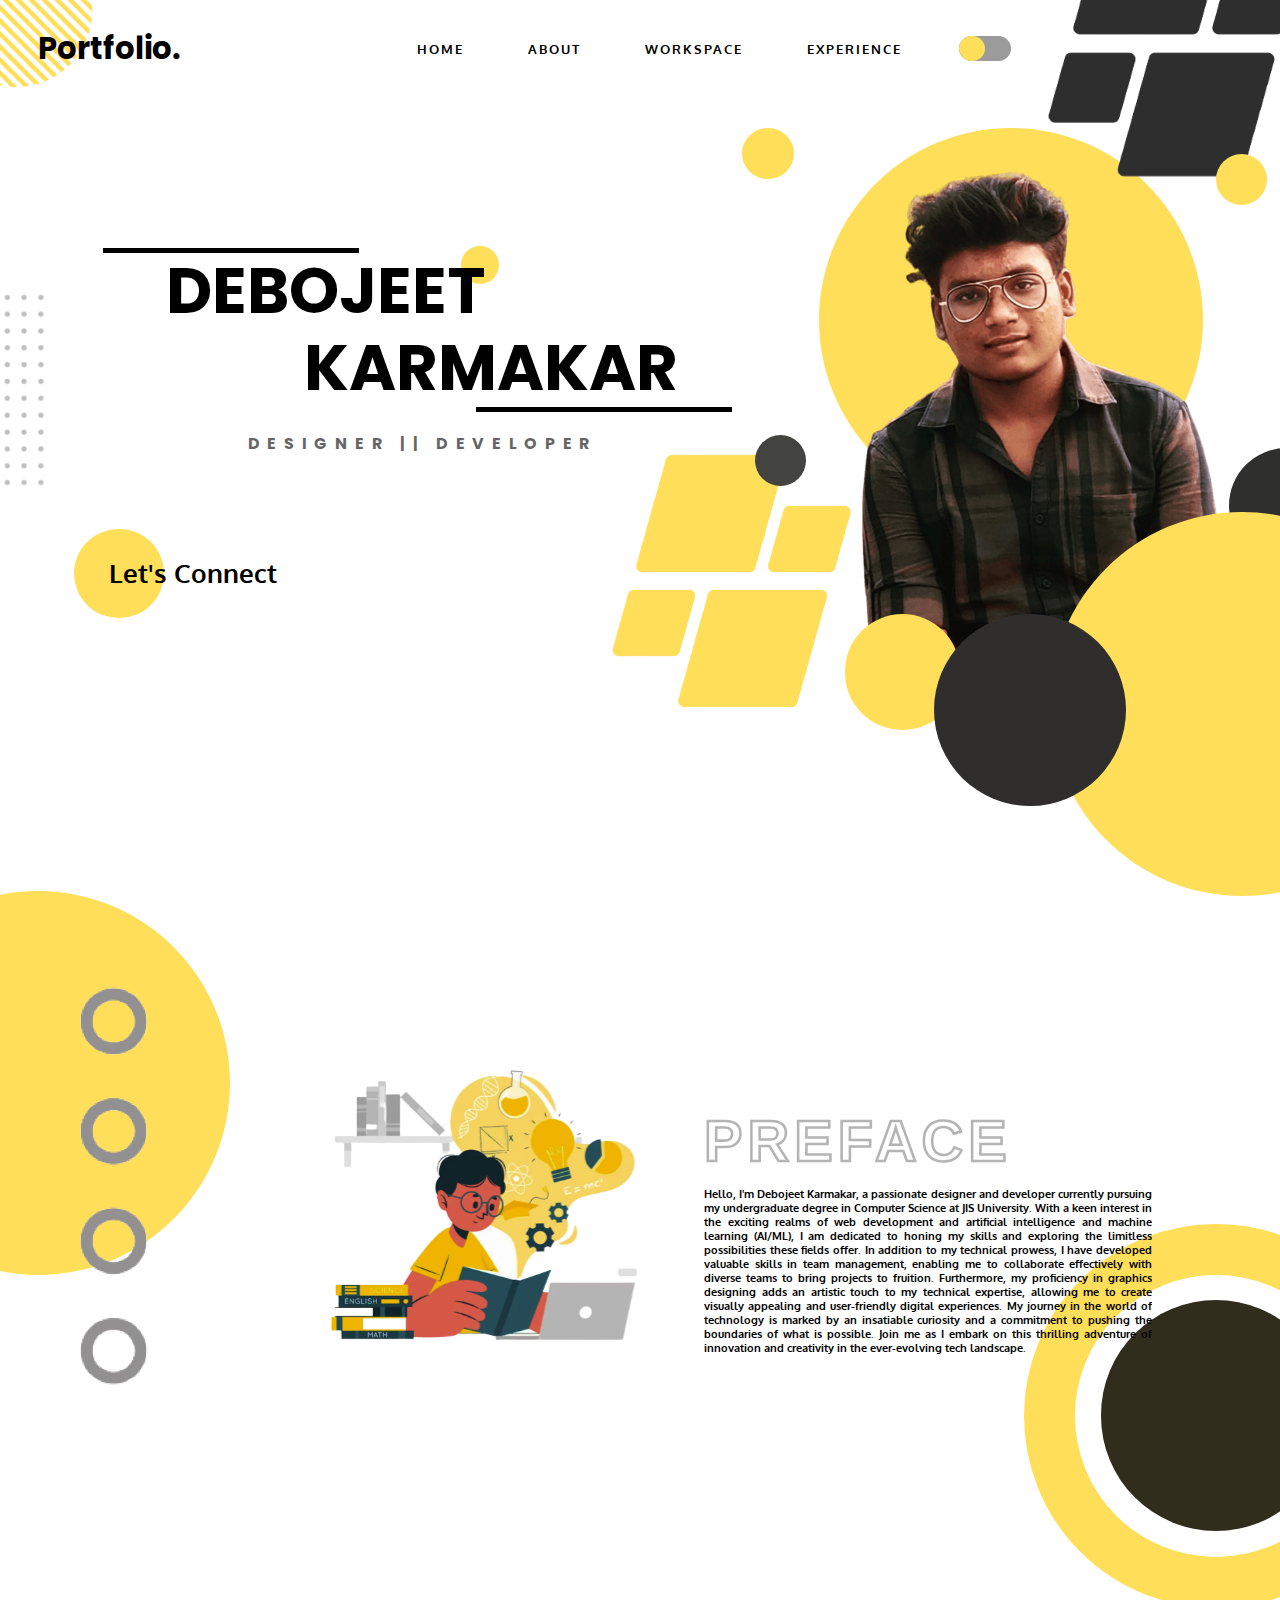
==== index.html @ 1c83deda "minor changes in design" ====
<!DOCTYPE html>
<html lang="en">
<head>
    <meta charset="UTF-8">
    <meta name="viewport" content="width=device-width, initial-scale=1.0">
    <link rel="stylesheet" href="./home.css">
    <link rel="stylesheet" href="./dark-mode-toggle.css">
    <link rel="stylesheet" href="https://cdnjs.cloudflare.com/ajax/libs/font-awesome/6.4.2/css/all.min.css" integrity="sha512-z3gLpd7yknf1YoNbCzqRKc4qyor8gaKU1qmn+CShxbuBusANI9QpRohGBreCFkKxLhei6S9CQXFEbbKuqLg0DA==" crossorigin="anonymous" referrerpolicy="no-referrer" />
    <style>
        @import url('https://fonts.googleapis.com/css2?family=Oxygen:wght@700&family=Poppins:wght@700&display=swap');
    </style>
    <style>
        @import url('https://fonts.googleapis.com/css2?family=Poppins:wght@400&display=swap');
    </style>   
    <title>Portfolio</title>
</head>
<body> 
    <div class="nav_bar">
        <div class="logo">
            <h2>Portfolio.</h2>
        </div>
        <div class="tag_bar">
            <div class="tags">
                <a href="#"><h4>Home</h4></a>
            </div>
            <div class="tags">
                <a href="#"><h4>About</h4></a>
            </div>
            <div class="tags">
                <a href="#"><h4>workspace</h4></a>
            </div>
            <div class="tags">
                <a href="#"><h4>Experience</h4></a>
            </div>
            <div class="toggle-container">
                <input type="checkbox" id="dark-mode-toggle">
                <label for="dark-mode-toggle" class="toggle"></label>
            </div>
        </div>
        
        <div class="img1"></div>
        
    </div>
    <div class="body_content">
        
        <div class="name_box">
            <div class="circle"></div> 
            <div class="fst_box">
                <div class="rectangle"></div>
            </div>
            <div class="name" id="fn">
                <h1>Debojeet</h1>
            </div>
            <div class="name" id="ln">
                <h1>karmakar</h1>
            </div>
            <div class="snd_box">
                <div class="rectangle"></div>
            </div>
            <div class="bio">
                <h5>designer || developer</h5>
            </div>
        </div>
        <a href="#">
            <div class="connect">
                <h4>Let's Connect</h4>
                <i class="fa-solid fa-arrow-right-long" style="color: #3f4040;"></i>
            </div>
        </a>
        <div class="elements">
            <div class="box-rectangle"></div>
            <div class="circle1"></div>
            <div class="circle2"></div>
            <div class="circle3"></div>
            <div class="circle4"></div>
            <div class="circle5"></div>
            <div class="circle6"></div>
            <div class="circle7"></div>
            <div class="big_circle"></div>
            <div class="yello_boxes"></div>
            <div class="black_circle"></div>
            <div class="my_img"></div>
            <div class="dots"></div>
        </div>
    </div>

    <div class="about_section">
        <div class="circle8"></div>
        <div class="circle9"></div>
        <div class="circle10"></div>
        <!-- <div class="circle11"></div> -->
        <!-- <div class="circle12"></div> -->
        <div class="img2"></div>
        <div class="profile_image"></div>
        <div class="content">
                <div class="heading">
                    <h2>Preface</h2>
                </div>
                <div class="sub_content">
                    <h5>Hello, I'm Debojeet Karmakar, a passionate designer and developer currently pursuing my undergraduate degree in Computer Science at JIS University. With a keen interest in the exciting realms of web development and artificial intelligence and machine learning (AI/ML), I am dedicated to honing my skills and exploring the limitless possibilities these fields offer.
                        In addition to my technical prowess, I have developed valuable skills in team management, enabling me to collaborate effectively with diverse teams to bring projects to fruition. Furthermore, my proficiency in graphics designing adds an artistic touch to my technical expertise, allowing me to create visually appealing and user-friendly digital experiences.
                        My journey in the world of technology is marked by an insatiable curiosity and a commitment to pushing the boundaries of what is possible. Join me as I embark on this thrilling adventure of innovation and creativity in the ever-evolving tech landscape.
                    </h5>
                </div>
        </div>
    </div>
    
    <script src="toggle_switch.js" defer></script>
</body>
</html>
---- home.css ----
* {
    margin: 0;
    padding: 0;
    box-sizing: border-box;
    overflow-x: hidden;
    /* overflow-y: initial; */

}

::-webkit-scrollbar {
    display: none;
}


/* navigation */
.nav_bar{
    display: flex;
    justify-content: left;
    align-items: center;
    gap: 15%;
    padding: 2vw 0px 1vw 3vw;
    font-size: 1.2vw;
}

.logo{
    font-family:  'Poppins',sans-serif; 
    font-weight: 300;
    font-size: 1.6vw;
    /* text-transform: uppercase; */
    width: 15vw;
    /* border: 1px solid black; */
}



.tag_bar{
    display: flex;
    justify-content: space-evenly;
    align-items: center;
    gap: 5vw;
    font-size: 1vw;
    font-weight: 100;
    text-transform: uppercase;
    font-family: 'Oxygen', sans-serif;
    /* font-family:  'Poppins',sans-serif;  */
    font-weight: 700;
    letter-spacing: 2px;
    /* border: 1px solid black !important; */
    /* text-decoration: none; */
}
.tags a {
    text-decoration: none ;
    color: black;
}

.tags a h4 {
    color: black;
} 



.img1{
    background-image: url(./resources/LOGO\ 1.svg);
    width: 22vw;
    height: 22vw;
    background-size: contain;
    z-index: -1;
    top: -5.3vw;
    left: -9vw;
    background-repeat: no-repeat;
    position: absolute;
}

.toggle-container {
    display: flex;
    align-items: center;
    justify-content: center;
    margin-left: -1.5vw;
    /* border: 1px solid black; */
    
}

.toggle {
    width: 4vw;
    height: 2vw;
    background-color: #9b9b9b;
    border-radius: 1vw;
    position: relative;
    /* border: 1px solid black; */
}

.toggle:before {
    content: '';
    /* border: 1px solid black; */
    width: 2vw;
    height: 2vw;
    background-color: #FFDE59;
    border-radius: 50%;
    position: absolute;
    /* top: 0; */
    /* left: 0; */
    transition: transform 0.2s ease-in-out;
}

input[type="checkbox"] {
    visibility: hidden;
}

input[type="checkbox"]:checked + .toggle:before {
    transform: translateX(2vw);
    background-color: #fffcfc;
}



.body_content{
    height:63vw;
    /* background-color: aquamarine; */
    /* position: relative; */
}

/* name bar  */
.name_box {
    /* border: 1px solid black; */
    padding: 10px;
    width: 50vw;
    position: relative;
    /* font-family: 'Oxygen', sans-serif; */
    font-family:  'Poppins',sans-serif; 
    left: 8vw;
    top: 12vw;
    display: flex;
    flex-direction: column;
    align-items: center;
    justify-content: space-evenly;
}
.name{
    text-transform: uppercase;
    /* border: 1px solid black; */
    line-height: 1.2;
    width: 40vw;
    display: flex;
    align-items: center;
    font-size: 30px;
}

#fn {
    justify-content: flex-start;
    font-size: 2.5vw;
}

#ln {
    justify-content: flex-end;
    font-size: 2.5vw;
}

.bio{
    display: flex;
    justify-content: center;
    align-items: center;
    text-transform: uppercase;
    letter-spacing: .6vw;
    line-height: 4;
    font-size: 1.5vw;
    opacity: .6;
    font-family:  'Poppins',sans-serif; 
    /* border: 3px solid black ; */
    
}

.rectangle{
    background-color: black;
    height: 5px;
    width: 20vw;
}

.snd_box{
    display: flex;
    justify-content: right;
    align-items: center;
    width: 100%;
    /* border: 1px solid black; */
    
}

.fst_box{
    margin-right: 1.4vw;
    display: flex;
    align-items: center;
    width: 100%;
    /* border: 1px solid black; */
}

.circle{
    background-color: #FFDE59;
    /* border: 1px solid black; */
    width: 3vw;
    height: 3vw;
    border-radius: 50%;
    position: absolute;
    z-index: -99;
    right: 19vw;
    top: .6vw;
}


/* lets connect */

.connect{
    font-family: 'Oxygen', sans-serif;
    /* font-family:  'Poppins',sans-serif;  */
    display: flex;
    align-items: center;
    justify-content: center;
    gap: 1vw;
    /* text-transform: uppercase; */
    /* border: 1px solid black ; */
    width: fit-content;
    position: absolute;
    left: 8.5vw;
    top: 43.5vw;
    z-index: 5;
    font-size: 2vw;
    color: black;
    
}
.connect i {
    padding: 1.5% 0px 0px 0px;
}

/* body elements  */

.box-rectangle{
    background-image: url(./resources/LOGO\ 2\ black-box\ 1.svg);
    width: 40vw;
    height: 40vw;
    background-size: contain;
    z-index: -1;
    right: -12vw;
    top:-8vw;
    background-repeat: no-repeat;
    position: absolute;
}

.circle1 {
    background-color: #FFDE59;
    /* border: 1px solid black ; */
    width: 4vw; 
    height: 4vw;
    z-index: 2;
    border-radius: 50%;
    position: absolute;
    right: 1vw;
    top: 12vw;
}

.circle2 {
    background-color: #FFDE59;
    /* border: 1px solid black ; */
    width: 4vw; 
    height: 4vw;
    z-index: 2;
    border-radius: 50%;
    position: absolute;
    right: 38vw;
    top: 10vw;
}
.circle3 {
    background-color: #FFDE59;
    /* border: 1px solid black ; */
    width : 30vw; 
    height: 30vw;
    z-index: 2;
    border-radius: 50%;
    position: absolute;
    right: -12vw;
    top: 40vw;
}
.circle4 {
    background-color: rgb(47, 46, 45) ;
    /* border: 1px solid black ; */
    width : 15vw; 
    height: 15vw;
    z-index: 2;
    border-radius: 50%;
    position: absolute;
    right: 12vw;
    top: 48vw;
}

.circle5 {
    background-color: #FFDE59;
    /* border: 1px solid black ; */
    width : 9vw; 
    height: 9vw;
    z-index: 1;
    border-radius: 50%;
    position: absolute;
    right: 25vw;
    top: 48vw;
}

.circle6 {
    background-color: rgb(47, 47, 45) ;
    /* border: 1px solid black ; */
    width : 9vw; 
    height: 9vw;
    z-index: 1;
    border-radius: 50%;
    position: absolute;
    right: -5vw;
    top: 35vw;
}
.circle7{
    background-color: #FFDE59;
    /* border: 1px solid black ; */
    width : 7vw; 
    height: 7vw;
    z-index: 1;
    border-radius: 50%;
    position: absolute;
    left: 5.8vw;
    top: 41.3vw;
}

.black_circle {
    background-color: rgb(67, 67, 64) ;
    /* border: 5px solid rgb(255, 136, 0) ; */
    width: 4vw; 
    height: 4vw;
    z-index: 2;
    border-radius: 50%;
    position: absolute;
    right: 37vw;
    top: 34vw;
}

.big_circle {
    background-color: #FFDE59;
    /* border: 1px solid black ; */
    width: 30vw; 
    height: 30vw;
    z-index: -5;
    border-radius: 50%;
    position: absolute;
    right: 6vw;
    top: 10vw;
}


.yello_boxes{
    background-image: url(./resources/yello\ box.svg);
    width: 30vw;
    height: 30vw;
    background-size: contain;
    z-index: -1;
    right: 28vw;
    top: 35vw;
    background-repeat: no-repeat;
    position: absolute;
}

.dots{
    background-image: url(./resources/dots.png);
    position: absolute ;
    width: 30vw;
    height: 30vw;
    background-size: contain;
    background-repeat: no-repeat;
    z-index: 6;
    left: -18vw;
    top: 22vw;
}

.my_img{
    background-image: url(./resources/me.png);
    width: 42vw;
    height: 42vw;
    background-size: contain;
    z-index: -1;
    right: -1vw;
    top: 9vw;
    background-repeat: no-repeat;
    position: absolute;
}



/* ABOUT SECTION */
.about_section{
    font-family: 'Oxygen', sans-serif;

    /* background-color: aqua; */
    height: 57svw;
    /* margin-top: 18vw; */
    position: relative;
}
/* .about_section .img2{
    background-image: url(./resources/me.png);
    height: 5vw;
    width: 2vw;
    position: absolute;
    z-index: 5;
} */

.content{
    display: flex;
    align-items: start;
    justify-content: center;
    flex-direction: column;
    position: absolute;
    right: 10vw;
    top: 17vw;
    gap: 1vw;
    width: 35vw;
    /* border: 5px solid black; */
    /* background-color: #FFDE59; */
    z-index: 10;
}
.about_section .heading{
    font-family:  sans-serif;
    text-transform: uppercase;
    /* text-decoration: underline; */
    font-size: 3vw;
    letter-spacing: .4vw;
    color: transparent ;
    font-weight: 900;
    /* color: rgba(128, 128, 128, 0.578); */
    -webkit-text-stroke-width: .2vw;
    -webkit-text-stroke-color: rgba(112, 112, 112, 0.523);
}

.about_section .sub_content{
    text-align: justify;
    font-size: 1vw;
    font-weight: 100;
}

.img2{
    background-image: url(./resources/golgol.png);
    width: 50vw;
    height: 50vw;
    background-size: contain;
    left: -15vw;
    top: 4vw;
    background-repeat: no-repeat;
    position: absolute;
    z-index: 10;
}
.profile_image{
    background-image: url(./resources/illastration.svg);
    width: 28vw;
    height: 25vw;
    background-size: contain;
    left: 24vw;
    top: 12vw;
    background-repeat: no-repeat;
    position: absolute;
    z-index: 3;
}
.circle8 {
    background-color: #FFDE59;
    /* border: 1px solid black ; */
    width : 30vw; 
    height: 30vw;
    z-index: 5;
    border-radius: 50%;
    position: absolute;
    left: -12vw;
    /* top: .5vw; */
}

.circle9 {
    background-color: transparent;
    border: 4vw solid #FFDE59 ;
    width : 30vw; 
    height: 30vw;
    z-index: 2;
    border-radius: 50%;
    position: absolute;
    right: -10vw;
    top: 26vw;
}

.circle10{
    background-color: #312d1d;
    /* border: 5px solid yellow  ; */
    width : 18vw; 
    height: 18vw;
    z-index: 2;
    border-radius: 50%;
    position: absolute;
    right: -4vw;
    top: 32vw;
}

.circle12{
    background-color: #FFDE59;
    /* border: 1px solid black ; */
    width : 10vw; 
    height: 10vw;
    z-index: 1;
    border-radius: 50%;
    position: absolute;
    left: 24vw;
    top: 32vw;
}
---- dark-mode-toggle.css ----
/* styles.css */
/* Add these styles for dark mode */
.dark-mode  {
    background-color: black !important;
    color: #fff !important;

}

.dark-mode a {
    text-decoration: none ;
    color: #fff;
}

.dark-mode a .fa-arrow-right-long{
    color: #fff !important;
}
.dark-mode a h4{
    color: #fff;
}

.dark-mode .rectangle{
    background-color:white;
}
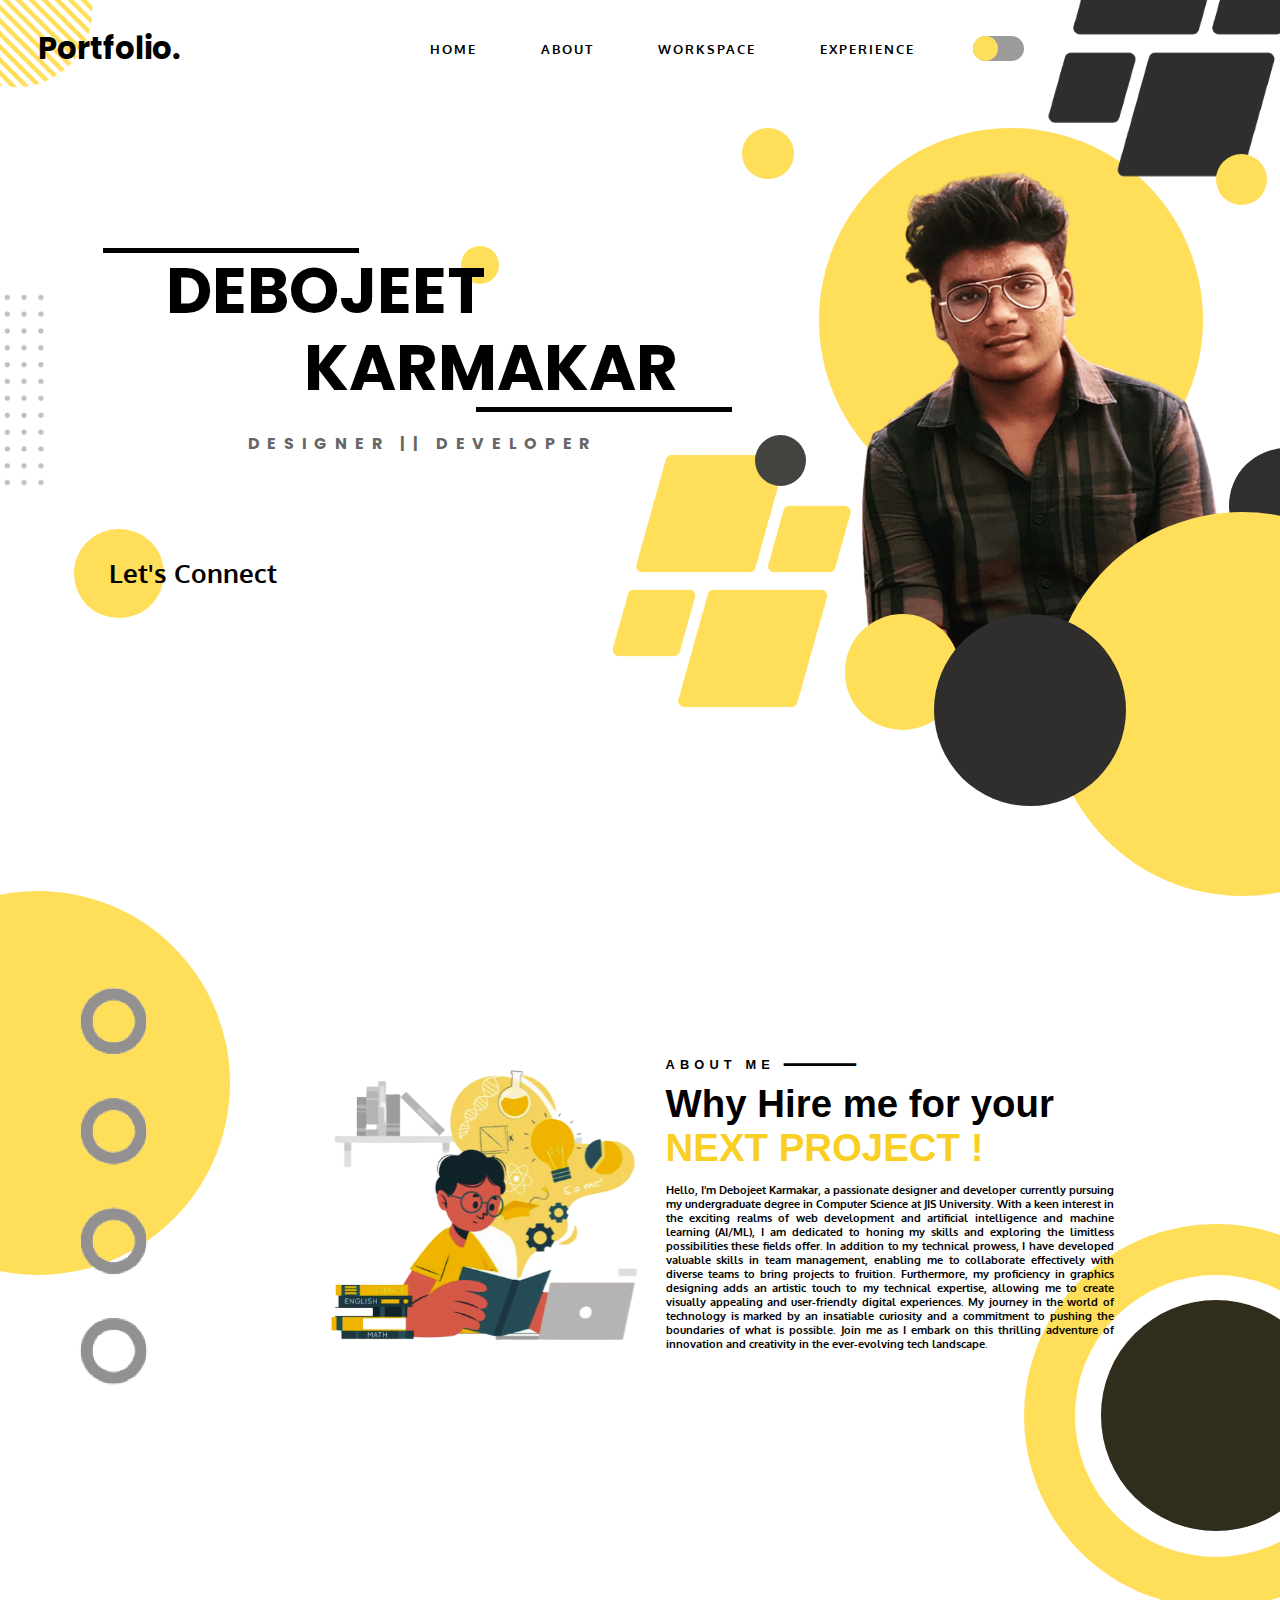
==== commit 04e780fe: "minor changes" ====
--- a/index.html
+++ b/index.html
@@ -94,7 +94,8 @@
         <div class="profile_image"></div>
         <div class="content">
                 <div class="heading">
-                    <h2>Preface</h2>
+                    <h5>About Me <span>━━━━━━━━━</span></h5>
+                    <h3>Why Hire me for your <span>next Project !</span></h3>
                 </div>
                 <div class="sub_content">
                     <h5>Hello, I'm Debojeet Karmakar, a passionate designer and developer currently pursuing my undergraduate degree in Computer Science at JIS University. With a keen interest in the exciting realms of web development and artificial intelligence and machine learning (AI/ML), I am dedicated to honing my skills and exploring the limitless possibilities these fields offer.
--- a/home.css
+++ b/home.css
@@ -2,7 +2,7 @@
     margin: 0;
     padding: 0;
     box-sizing: border-box;
-    overflow-x: hidden;
+    overflow-x: visible ;
     /* overflow-y: initial; */
 
 }
@@ -15,9 +15,11 @@
 /* navigation */
 .nav_bar{
     display: flex;
-    justify-content: left;
-    align-items: center;
-    gap: 15%;
+    justify-content: space-between;
+    align-items: center;
+    /* gap: 5vw; */
+    width: 80vw;
+    /* background-color: #FFDE59; */
     padding: 2vw 0px 1vw 3vw;
     font-size: 1.2vw;
 }
@@ -389,9 +391,10 @@
 /* ABOUT SECTION */
 .about_section{
     font-family: 'Oxygen', sans-serif;
-
+    overflow-x: visible;
     /* background-color: aqua; */
-    height: 57svw;
+    height: 57vw;
+    width: 100%;
     /* margin-top: 18vw; */
     position: relative;
 }
@@ -409,26 +412,44 @@
     justify-content: center;
     flex-direction: column;
     position: absolute;
-    right: 10vw;
-    top: 17vw;
+    right: 13vw;
+    top: 13vw;
     gap: 1vw;
     width: 35vw;
-    /* border: 5px solid black; */
+    /* border: 3px solid black; */
     /* background-color: #FFDE59; */
     z-index: 10;
+    
 }
 .about_section .heading{
     font-family:  sans-serif;
+    display: flex;
+    flex-direction: column;
+    gap: .8vw;
+    /* -webkit-text-stroke-width: .2vw;
+    -webkit-text-stroke-color: rgba(112, 112, 112, 0.523); */
+}
+
+.about_section .heading h3{
+    font-size: 3vw;
+    /* text-transform: uppercase; */
+    color: black ;
+}
+.about_section .heading h3 span{
+    color: #f9cf26;
     text-transform: uppercase;
-    /* text-decoration: underline; */
-    font-size: 3vw;
+    
+}
+.about_section .heading h5{
+    font-size: 1vw;
+    text-transform: uppercase;
     letter-spacing: .4vw;
-    color: transparent ;
-    font-weight: 900;
-    /* color: rgba(128, 128, 128, 0.578); */
-    -webkit-text-stroke-width: .2vw;
-    -webkit-text-stroke-color: rgba(112, 112, 112, 0.523);
-}
+    color: black ;
+}
+.about_section .heading h5 span {
+    letter-spacing: 0;
+}
+
 
 .about_section .sub_content{
     text-align: justify;
--- a/dark-mode-toggle.css
+++ b/dark-mode-toggle.css
@@ -20,4 +20,15 @@
 
 .dark-mode .rectangle{
     background-color:white;
+}
+
+.dark-mode .about_section .content .heading h3 {
+    color: white;
+}
+.dark-mode .about_section .content .heading h5 {
+    color: rgba(255, 255, 255, 0.423);
+}
+.dark-mode .about_section .content .heading h5 span {
+    color: rgb(99, 99, 99);
+    letter-spacing: 0;
 }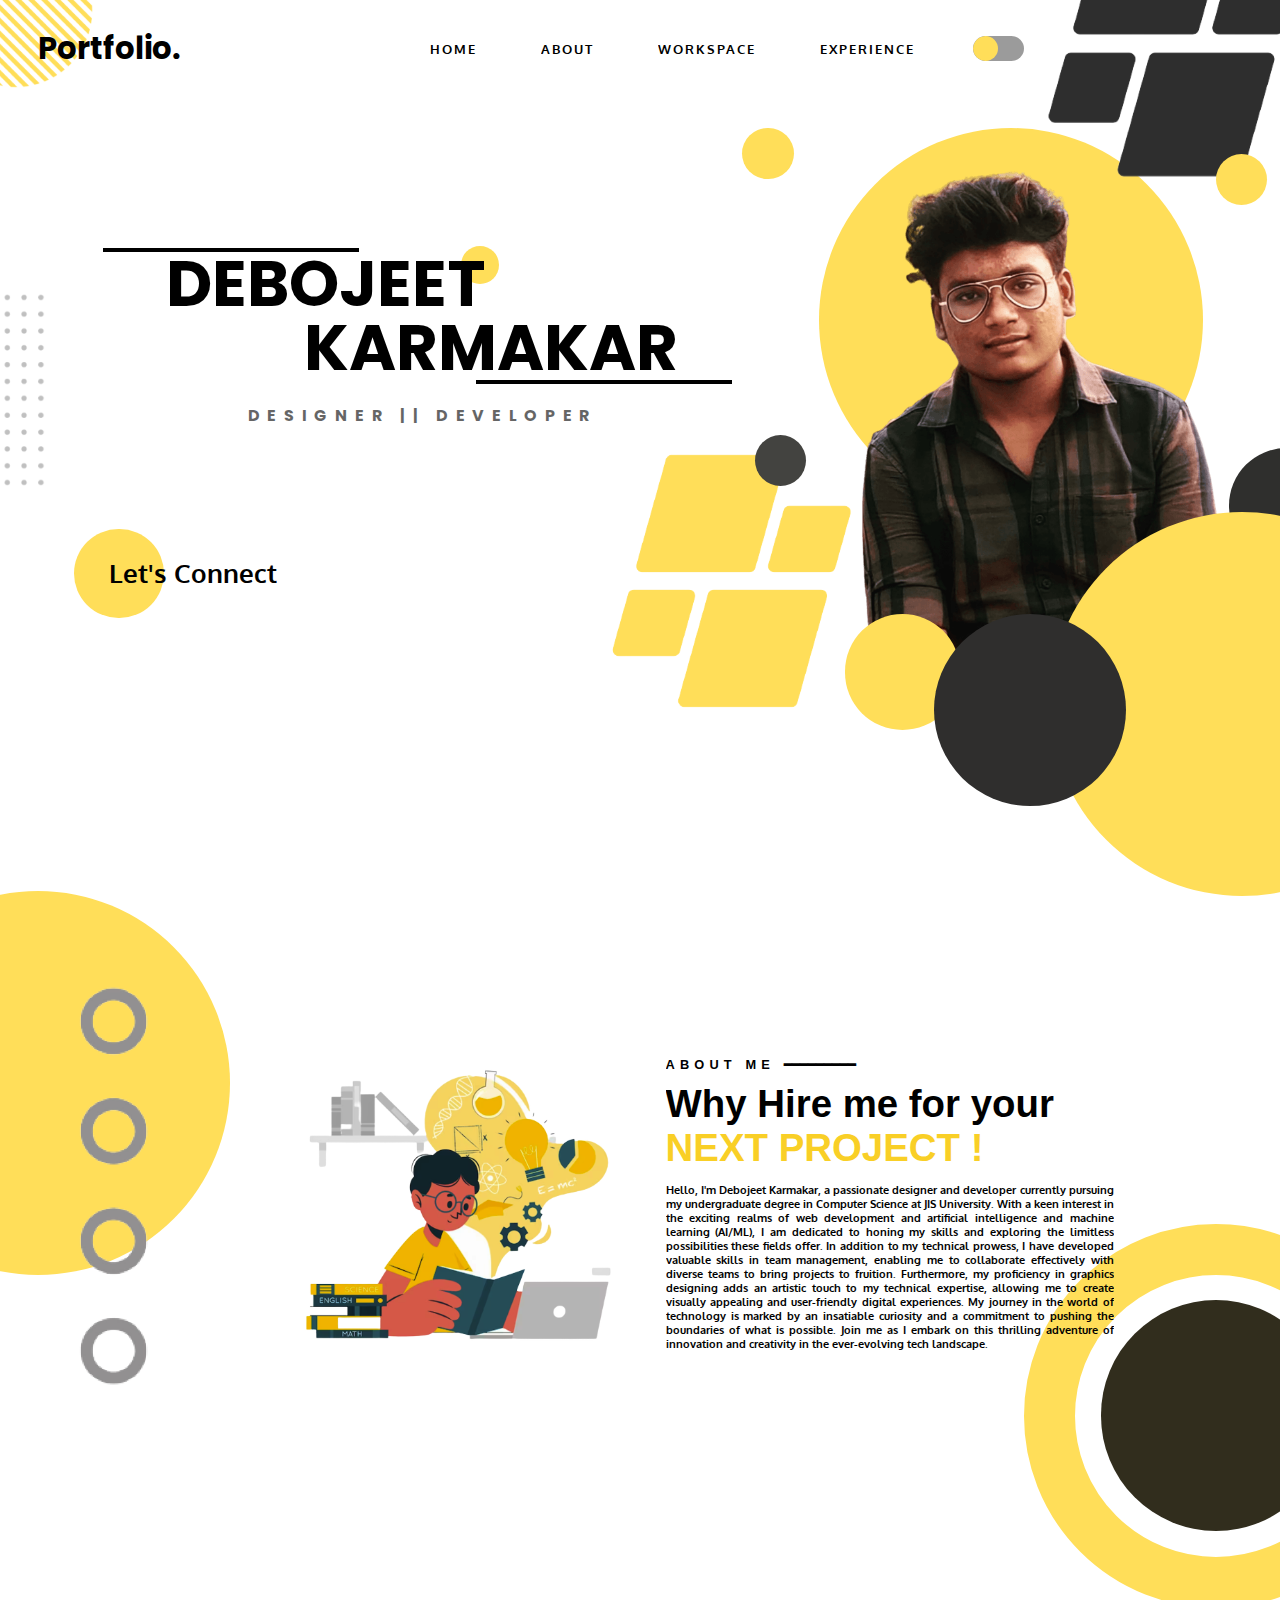
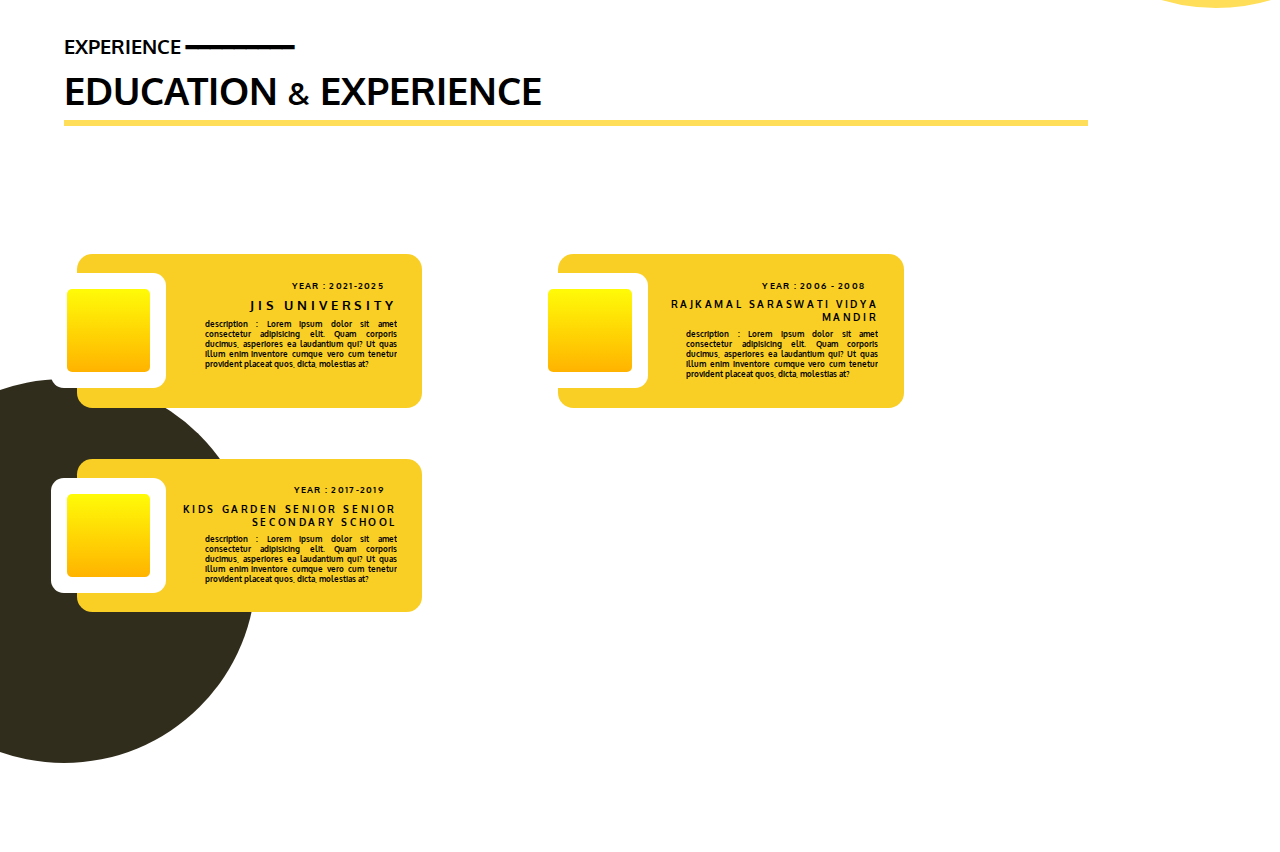
==== commit 8ec1c4d7: "new section added" ====
--- a/index.html
+++ b/index.html
@@ -88,8 +88,7 @@
         <div class="circle8"></div>
         <div class="circle9"></div>
         <div class="circle10"></div>
-        <!-- <div class="circle11"></div> -->
-        <!-- <div class="circle12"></div> -->
+
         <div class="img2"></div>
         <div class="profile_image"></div>
         <div class="content">
@@ -105,6 +104,61 @@
                 </div>
         </div>
     </div>
+
+    <div class="exp_section">
+        <div class="circle11"></div>
+        <div class="header_section">
+            <h5>Experience   <span>━━━━━━━━━</span></h5>
+            <h2>Education <span>&</span> Experience</h2>
+        </div>
+        <div class="content_layer">
+            <div class="main_box">
+                <div class="boder_box">
+                    <div class="img_box"></div>
+                </div>
+                <div class="content_box">
+                    <h4>Year : 2021-2025</h4>
+                    <h2>jis university</h2>
+                    <h5>description : Lorem ipsum dolor sit amet consectetur adipisicing elit. Quam corporis ducimus, asperiores ea laudantium qui? Ut quas illum enim inventore cumque vero cum tenetur provident placeat quos, dicta, molestias at?</h5>
+                </div>
+                <div class="button_box"></div>
+            </div>
+            <div class="main_box">
+                <div class="boder_box">
+                    <div class="img_box"></div>
+                </div>
+                <div class="content_box">
+                    <h4>Year : 2006 - 2008</h4>
+                    <h2>Rajkamal Saraswati Vidya Mandir</h2>
+                    <h5>description : Lorem ipsum dolor sit amet consectetur adipisicing elit. Quam corporis ducimus, asperiores ea laudantium qui? Ut quas illum enim inventore cumque vero cum tenetur provident placeat quos, dicta, molestias at?</h5>
+                </div>
+                <div class="button_box"></div>
+            </div>
+            <div class="main_box">
+                <div class="boder_box">
+                    <div class="img_box"></div>
+                </div>
+                <div class="content_box">
+                    <h4>Year : 2017-2019</h4>
+                    <h2>Kids Garden Senior Senior Secondary School</h2>
+                    <h5>description : Lorem ipsum dolor sit amet consectetur adipisicing elit. Quam corporis ducimus, asperiores ea laudantium qui? Ut quas illum enim inventore cumque vero cum tenetur provident placeat quos, dicta, molestias at?</h5>
+                </div>
+                <div class="button_box"></div>
+            </div>
+            <!-- <div class="main_box">
+                <div class="boder_box">
+                    <div class="img_box"></div>
+                </div>
+                <div class="content_box">
+                    <h4>Year : 2021-2025</h4>
+                    <h2>jis university</h2>
+                    <h5>description : Lorem ipsum dolor sit amet consectetur adipisicing elit. Quam corporis ducimus, asperiores ea laudantium qui? Ut quas illum enim inventore cumque vero cum tenetur provident placeat quos, dicta, molestias at?</h5>
+                </div>
+                <div class="button_box"></div>
+            </div> -->
+        </div>
+        
+    </div>
     
     <script src="toggle_switch.js" defer></script>
 </body>
--- a/home.css
+++ b/home.css
@@ -2,7 +2,7 @@
     margin: 0;
     padding: 0;
     box-sizing: border-box;
-    overflow-x: visible ;
+    overflow-x: hidden ;
     /* overflow-y: initial; */
 
 }
@@ -22,6 +22,7 @@
     /* background-color: #FFDE59; */
     padding: 2vw 0px 1vw 3vw;
     font-size: 1.2vw;
+    /* position: fixed; */
 }
 
 .logo{
@@ -139,8 +140,10 @@
 .name{
     text-transform: uppercase;
     /* border: 1px solid black; */
-    line-height: 1.2;
+    /* line-height: 1.2; */
     width: 40vw;
+    height:5vw;
+    /* overflow-y: hidden !important; */
     display: flex;
     align-items: center;
     font-size: 30px;
@@ -149,11 +152,13 @@
 #fn {
     justify-content: flex-start;
     font-size: 2.5vw;
+    overflow-y: hidden !important;
 }
 
 #ln {
     justify-content: flex-end;
     font-size: 2.5vw;
+    overflow-y: hidden !important;
 }
 
 .bio{
@@ -172,7 +177,7 @@
 
 .rectangle{
     background-color: black;
-    height: 5px;
+    height: .3vw;
     width: 20vw;
 }
 
@@ -394,7 +399,7 @@
     overflow-x: visible;
     /* background-color: aqua; */
     height: 57vw;
-    width: 100%;
+    /* width: 1w; */
     /* margin-top: 18vw; */
     position: relative;
 }
@@ -473,7 +478,7 @@
     width: 28vw;
     height: 25vw;
     background-size: contain;
-    left: 24vw;
+    left: 22vw;
     top: 12vw;
     background-repeat: no-repeat;
     position: absolute;
@@ -526,3 +531,147 @@
     left: 24vw;
     top: 32vw;
 }
+
+.exp_section{
+    font-family: 'Oxygen', sans-serif;
+    /* border: 2px solid black; */
+    /* background-color: antiquewhite; */
+    /* display: grid; */
+    position: relative;
+    display: flex;
+    gap: 10vw;
+    flex-direction: column;
+    justify-content: top;
+    align-items: left   ;
+    height: 65vw;
+
+}
+.header_section{
+    /* border: 2px solid rgb(255, 9, 9); */
+    display: flex;
+    align-items: left;
+    justify-content: left;
+    width: 80vw;
+    /* height: 1vw; */
+    border-bottom: .5vw solid #FFDE59 ;
+    flex-direction: column;
+    gap: .5vw;
+    margin: 1vw 0px 0px 5vw;
+}
+.header_section h5{
+    /* border: 2px solid rgb(9, 255, 21); */
+    text-transform: uppercase;
+    font-size: 1.6vw;
+}
+
+.header_section h2{
+    /* border: 2px solid rgb(9, 255, 21); */
+    text-transform: uppercase;
+    font-size: 3vw;
+    padding-bottom: .5vw;
+}
+
+.header_section h2 span{
+    font-size: 2.4vw;
+}
+
+/* content layer */
+.content_layer{
+    /* border: 2px solid black; */
+    /* background-color: bisque; */
+    display: grid;
+    grid-template-columns: repeat(2, 40%);
+    row-gap: 4vw;
+    column-gap: -2vw;
+    width: 100%;
+    padding: 0 0 0 6vw;
+}
+
+.main_box{
+    overflow-x: visible !important;
+    /* border: 2px solid rgb(255, 255, 255); */
+    border-radius: 1.2vw;
+    background-color: #f9cf26;
+    width: fit-content;
+    display: flex;
+    justify-content: center;
+    align-items: center;
+}
+
+.content_box{
+    /* border: 2px solid rgb(0, 8, 255); */
+    width: 20vw;
+    height: 12vw;
+    display: flex;
+    align-items: end;
+    justify-content: top;
+    padding: 2vw 2vw 0 0;
+    flex-direction: column;
+    text-align: right;
+    gap: .5vw;
+    font-family: 'Oxygen', sans-serif;
+    /* background-color: #f9cf26; */
+}
+.exp_section .main_box:nth-child(2) .content_box h2{
+    font-size: .8vw ;
+    letter-spacing: .2vw;
+}
+.exp_section .main_box:nth-child(3) .content_box h2{
+    font-size: .8vw ;
+    letter-spacing: .2vw;
+}
+.content_box h2 {
+    width: 100%;
+    /* text-align: right; */
+    text-transform: uppercase;
+    font-size: 1vw;
+    letter-spacing: .3vw;
+    
+}
+.content_box h4 {
+    width: 100%;
+    /* text-align: right; */
+    font-size: .7vw;
+    text-transform: uppercase;
+    padding-right: 1vw;
+    letter-spacing: .1vw;
+}
+.content_box h5 {
+    /* background-color: #f9cf26; */
+    /* border: 2px solid beige; */
+    width: 15vw;
+    text-align: justify;
+    font-size: .6vw;
+    /* padding-top: .5vw; */
+    /* text-transform: uppercase; */
+}
+
+.boder_box {
+    width: 9vw;
+    height: 9vw;
+    /* border: 2px solid black; */
+    background-color: white;
+    border-radius: 1vw;
+    margin-left: -2vw;
+    display: flex;
+    align-items: center;
+    justify-content: center;
+}
+.img_box {
+    width: 6.5vw;
+    height: 6.5vw;
+    /* border: 2px solid black; */
+    border-radius: .4vw;
+    background: linear-gradient( rgb(255, 251, 8), rgb(255, 179, 0) ) ;
+}
+
+.circle11{
+    position: absolute;
+    width: 30vw;
+    height: 30vw;
+    border-radius: 50%;
+    background-color: #312d1d;
+    z-index: -1;
+    top: 28vw;
+    left: -10vw;
+}
--- a/dark-mode-toggle.css
+++ b/dark-mode-toggle.css
@@ -31,4 +31,7 @@
 .dark-mode .about_section .content .heading h5 span {
     color: rgb(99, 99, 99);
     letter-spacing: 0;
+}
+.dark-mode .exp_section .content_layer .main_box .boder_box{
+    background-color: black;
 }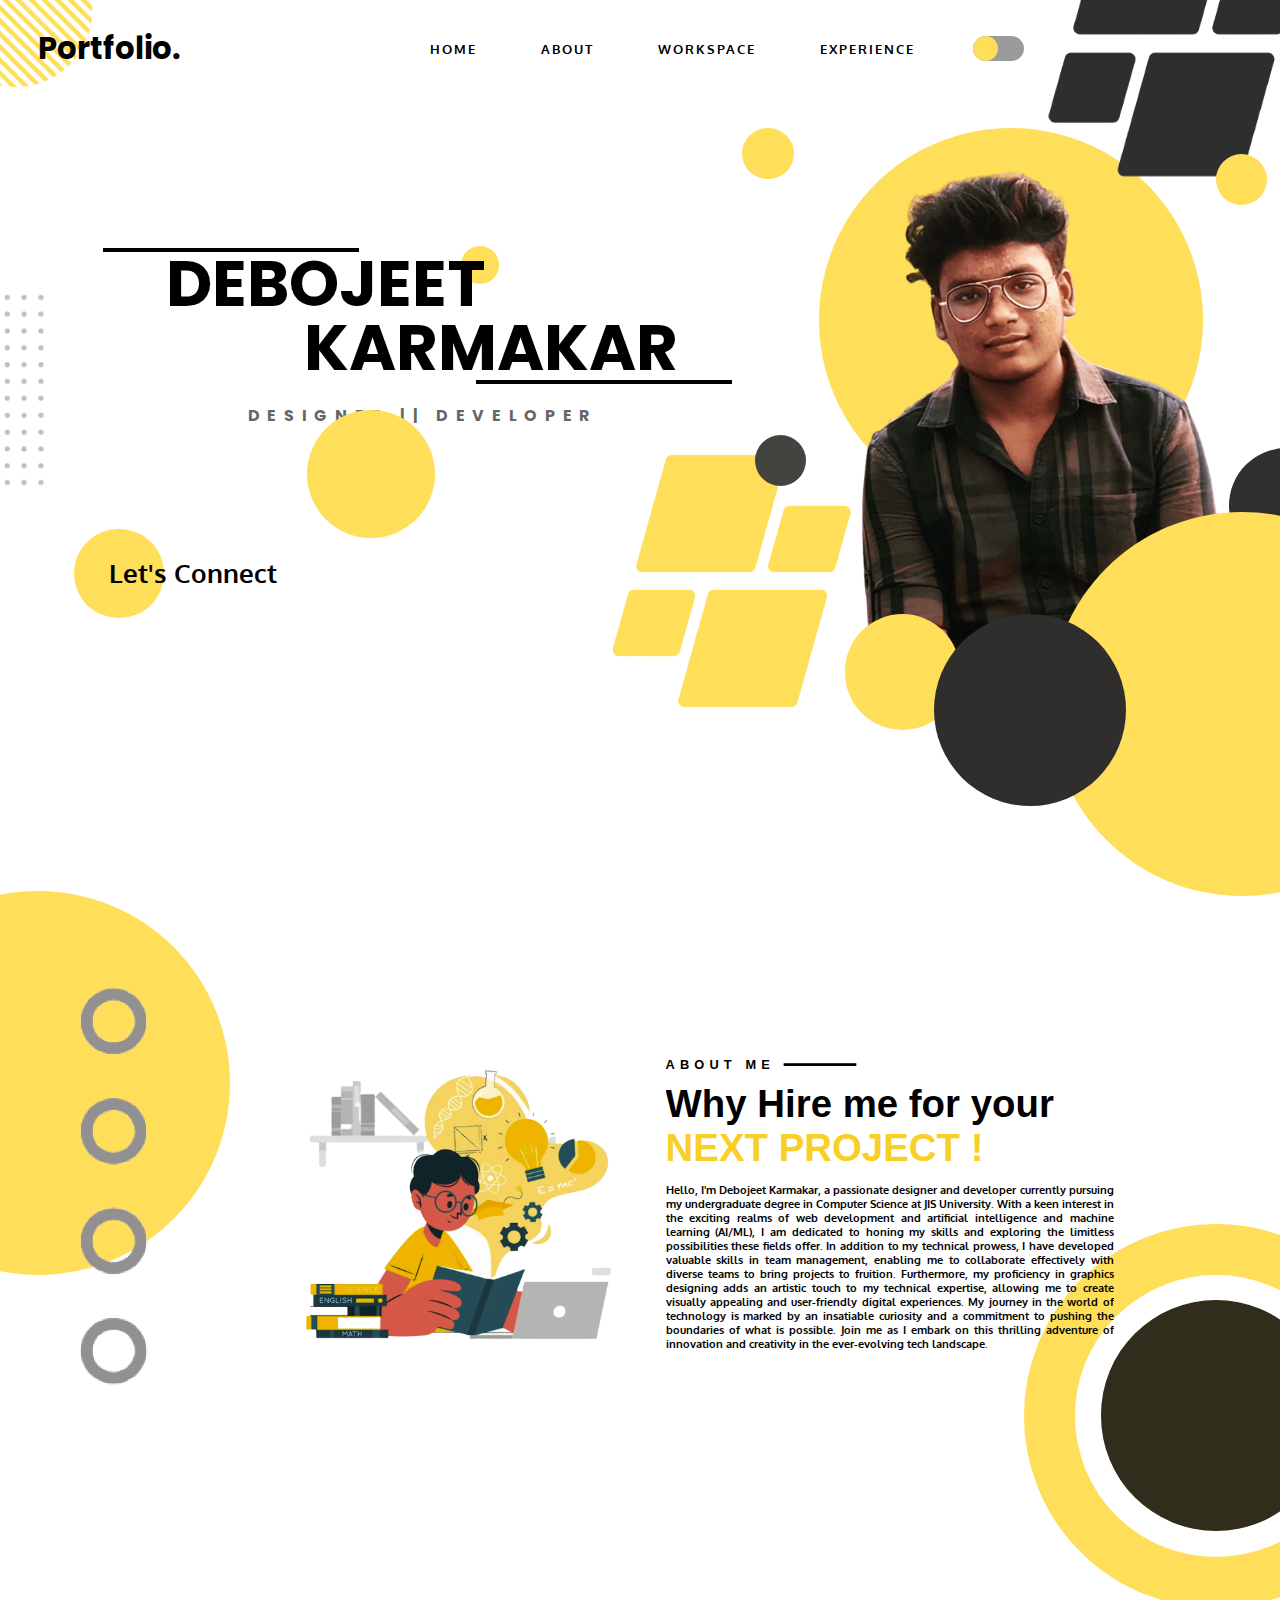
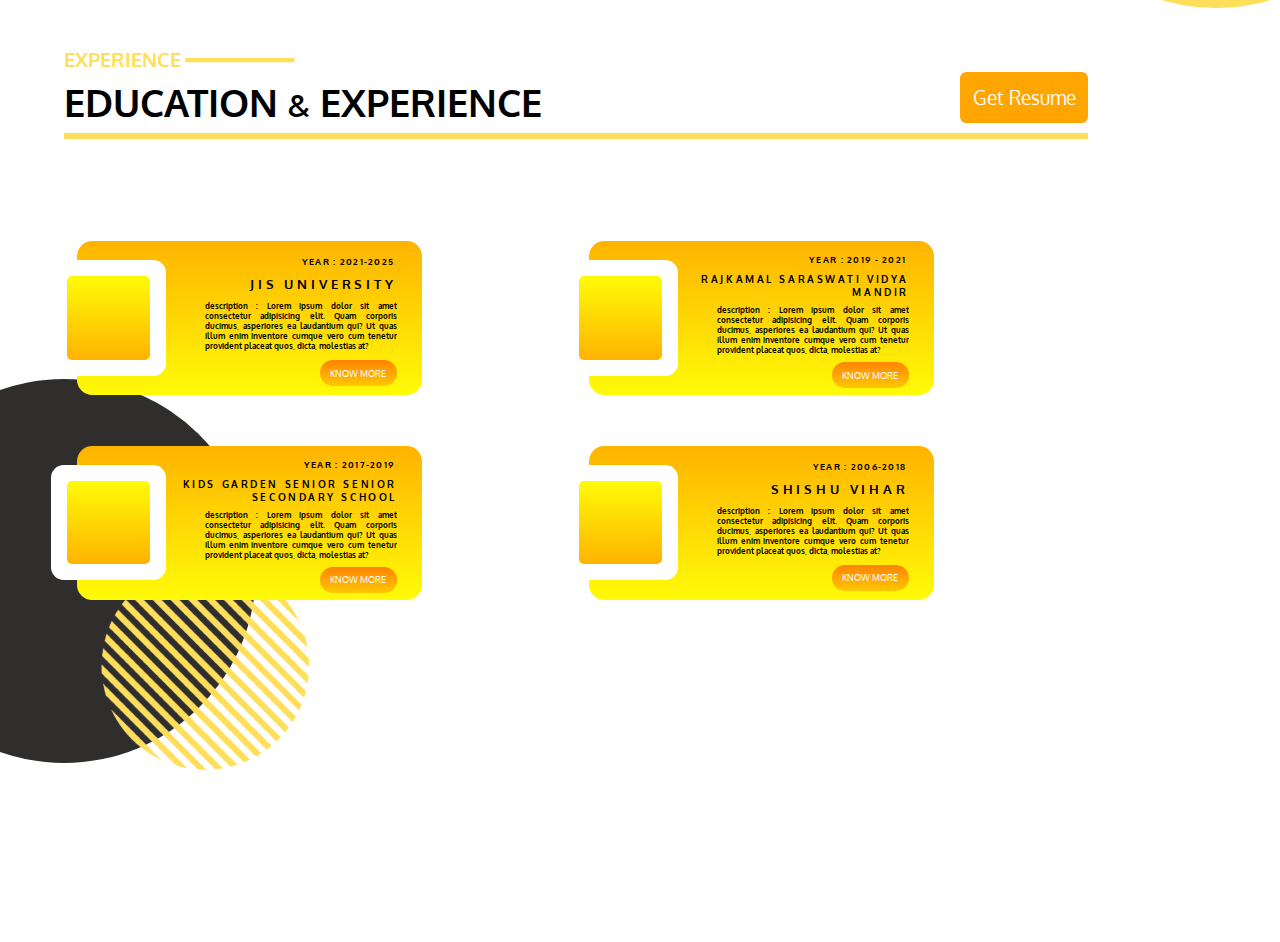
==== commit 1d831d5e: "new section added" ====
--- a/index.html
+++ b/index.html
@@ -107,6 +107,8 @@
 
     <div class="exp_section">
         <div class="circle11"></div>
+        <div class="img3"></div>
+        <div class="cv_button"><a href="#">Get Resume</a></div>
         <div class="header_section">
             <h5>Experience   <span>━━━━━━━━━</span></h5>
             <h2>Education <span>&</span> Experience</h2>
@@ -120,19 +122,19 @@
                     <h4>Year : 2021-2025</h4>
                     <h2>jis university</h2>
                     <h5>description : Lorem ipsum dolor sit amet consectetur adipisicing elit. Quam corporis ducimus, asperiores ea laudantium qui? Ut quas illum enim inventore cumque vero cum tenetur provident placeat quos, dicta, molestias at?</h5>
+                    <div class="button_box"><a href = "https://www.jisuniversity.ac.in/" target="_blank">Know More</a></div>
                 </div>
-                <div class="button_box"></div>
             </div>
             <div class="main_box">
                 <div class="boder_box">
                     <div class="img_box"></div>
                 </div>
                 <div class="content_box">
-                    <h4>Year : 2006 - 2008</h4>
+                    <h4>Year : 2019 - 2021</h4>
                     <h2>Rajkamal Saraswati Vidya Mandir</h2>
                     <h5>description : Lorem ipsum dolor sit amet consectetur adipisicing elit. Quam corporis ducimus, asperiores ea laudantium qui? Ut quas illum enim inventore cumque vero cum tenetur provident placeat quos, dicta, molestias at?</h5>
+                    <div class="button_box"><a href = "https://rajkamalsvm.com/" target="_blank">Know More</a></div>
                 </div>
-                <div class="button_box"></div>
             </div>
             <div class="main_box">
                 <div class="boder_box">
@@ -142,24 +144,41 @@
                     <h4>Year : 2017-2019</h4>
                     <h2>Kids Garden Senior Senior Secondary School</h2>
                     <h5>description : Lorem ipsum dolor sit amet consectetur adipisicing elit. Quam corporis ducimus, asperiores ea laudantium qui? Ut quas illum enim inventore cumque vero cum tenetur provident placeat quos, dicta, molestias at?</h5>
+                    <div class="button_box"><a href = "https://kidsgardenjharia.com/" target="_blank">Know More</a></div>
                 </div>
-                <div class="button_box"></div>
             </div>
-            <!-- <div class="main_box">
+            <div class="main_box">
                 <div class="boder_box">
                     <div class="img_box"></div>
                 </div>
                 <div class="content_box">
-                    <h4>Year : 2021-2025</h4>
-                    <h2>jis university</h2>
+                    <h4>Year : 2006-2018</h4>
+                    <h2>Shishu Vihar</h2>
                     <h5>description : Lorem ipsum dolor sit amet consectetur adipisicing elit. Quam corporis ducimus, asperiores ea laudantium qui? Ut quas illum enim inventore cumque vero cum tenetur provident placeat quos, dicta, molestias at?</h5>
+                    <div class="button_box"><a href = "https://wikimapia.org/5483999/Shishu-Vihar-School" target="_blank">Know More</a></div>
                 </div>
-                <div class="button_box"></div>
-            </div> -->
+            </div>
         </div>
         
     </div>
     
+    <div class="workspace_section">
+        <div class="workspace_heading">
+            <div class="head1"></div>
+            <div class="head2"></div>
+            <div class="head3"></div>
+
+        <div class="skil_tag_section">
+            <div class="r1"></div>
+            <div class="r2"></div>
+            <div class="r3"></div>
+        </div>
+
+        <div class="circle12"></div>
+        <div class="img4"></div>
+        </div>
+    </div>
+
     <script src="toggle_switch.js" defer></script>
 </body>
 </html>
--- a/home.css
+++ b/home.css
@@ -395,8 +395,9 @@
 
 /* ABOUT SECTION */
 .about_section{
+    width: 100vw;
     font-family: 'Oxygen', sans-serif;
-    overflow-x: visible;
+    /* overflow-x: visible !important; */
     /* background-color: aqua; */
     height: 57vw;
     /* width: 1w; */
@@ -532,18 +533,21 @@
     top: 32vw;
 }
 
+
+/* EXPERIENCE AND EDUCATION SECTION */
 .exp_section{
     font-family: 'Oxygen', sans-serif;
-    /* border: 2px solid black; */
+    /* border: 1px solid rgb(232, 4, 4); */
     /* background-color: antiquewhite; */
     /* display: grid; */
     position: relative;
     display: flex;
-    gap: 10vw;
+    gap: 8vw;
     flex-direction: column;
     justify-content: top;
     align-items: left   ;
-    height: 65vw;
+    height: 72vw;
+    /* overflow-y: hidden; */
 
 }
 .header_section{
@@ -556,12 +560,14 @@
     border-bottom: .5vw solid #FFDE59 ;
     flex-direction: column;
     gap: .5vw;
-    margin: 1vw 0px 0px 5vw;
+    margin: 2vw 0px 0px 5vw;
 }
 .header_section h5{
     /* border: 2px solid rgb(9, 255, 21); */
     text-transform: uppercase;
     font-size: 1.6vw;
+    color: #FFDE59;
+
 }
 
 .header_section h2{
@@ -573,6 +579,27 @@
 
 .header_section h2 span{
     font-size: 2.4vw;
+}
+.cv_button{
+    position: absolute;
+    font-size: 1.5vw;
+    /* text-align: center; */
+    
+    width: 10vw;
+    height: 4vw;
+    border-radius: .5vw;
+    background-color: orange;
+    right: 15vw;
+    top: 4vw;
+}
+.cv_button a {
+    text-decoration: none;
+    color: #fffcfc;
+    width: 100%;
+    height: 100%;
+    display: flex;
+    align-items: center;
+    justify-content: center;
 }
 
 /* content layer */
@@ -580,7 +607,7 @@
     /* border: 2px solid black; */
     /* background-color: bisque; */
     display: grid;
-    grid-template-columns: repeat(2, 40%);
+    grid-template-columns: repeat(2, 40vw);
     row-gap: 4vw;
     column-gap: -2vw;
     width: 100%;
@@ -591,7 +618,8 @@
     overflow-x: visible !important;
     /* border: 2px solid rgb(255, 255, 255); */
     border-radius: 1.2vw;
-    background-color: #f9cf26;
+    /* background-color: #f9cf26; */
+    background: linear-gradient( rgb(255, 179, 0) , rgb(255, 251, 8)) ;
     width: fit-content;
     display: flex;
     justify-content: center;
@@ -604,11 +632,11 @@
     height: 12vw;
     display: flex;
     align-items: end;
-    justify-content: top;
-    padding: 2vw 2vw 0 0;
+    justify-content: space-evenly;
+    padding: .5vw 2vw 0 0;
     flex-direction: column;
     text-align: right;
-    gap: .5vw;
+    /* gap: .5vw; */
     font-family: 'Oxygen', sans-serif;
     /* background-color: #f9cf26; */
 }
@@ -633,7 +661,7 @@
     /* text-align: right; */
     font-size: .7vw;
     text-transform: uppercase;
-    padding-right: 1vw;
+    padding-right: .2vw;
     letter-spacing: .1vw;
 }
 .content_box h5 {
@@ -646,6 +674,29 @@
     /* text-transform: uppercase; */
 }
 
+.content_box .button_box{
+    /* display: flex;
+    align-items: center;
+    justify-content: center; */
+    text-transform: uppercase;
+    
+    height: 2vw;
+    width: 6vw ;
+    border-radius: 2vw;
+    font-size: .7vw;
+    background: linear-gradient(rgb(254, 131, 0), rgb(255, 200, 0)) ;
+}
+.content_box .button_box a{
+    width: 100%;
+    height: 100%;
+    display: flex;
+    align-items: center;
+    justify-content: center;
+    text-decoration: none;
+    color: white ;
+    /* width: 100%;
+    height: 100%; */
+}
 .boder_box {
     width: 9vw;
     height: 9vw;
@@ -670,8 +721,28 @@
     width: 30vw;
     height: 30vw;
     border-radius: 50%;
-    background-color: #312d1d;
+    background-color: rgb(47, 46, 45);
     z-index: -1;
     top: 28vw;
     left: -10vw;
 }
+
+.img3{
+    background-image: url(./resources/LOGO\ 1.svg);
+    position: absolute;
+    width: 30vw;
+    height: 30vw;
+    background-size: contain;
+    z-index: -1;
+    top: 42vw;
+    left: 2vw;
+    background-repeat: no-repeat;
+    
+}
+
+
+/* workspace_section */
+
+.workspace_section{
+    
+}--- a/dark-mode-toggle.css
+++ b/dark-mode-toggle.css
@@ -34,4 +34,16 @@
 }
 .dark-mode .exp_section .content_layer .main_box .boder_box{
     background-color: black;
+}
+.dark-mode .exp_section .content_layer .main_box .content_box h4 {
+    color: black;
+}
+.dark-mode .exp_section .content_layer .main_box .content_box h5 {
+    color: black;
+}
+.dark-mode .exp_section .content_layer .main_box .content_box h2 {
+    color: black;
+}
+.dark-mode .exp_section .content_layer .main_box .content_box .button_box a {
+    color: black;
 }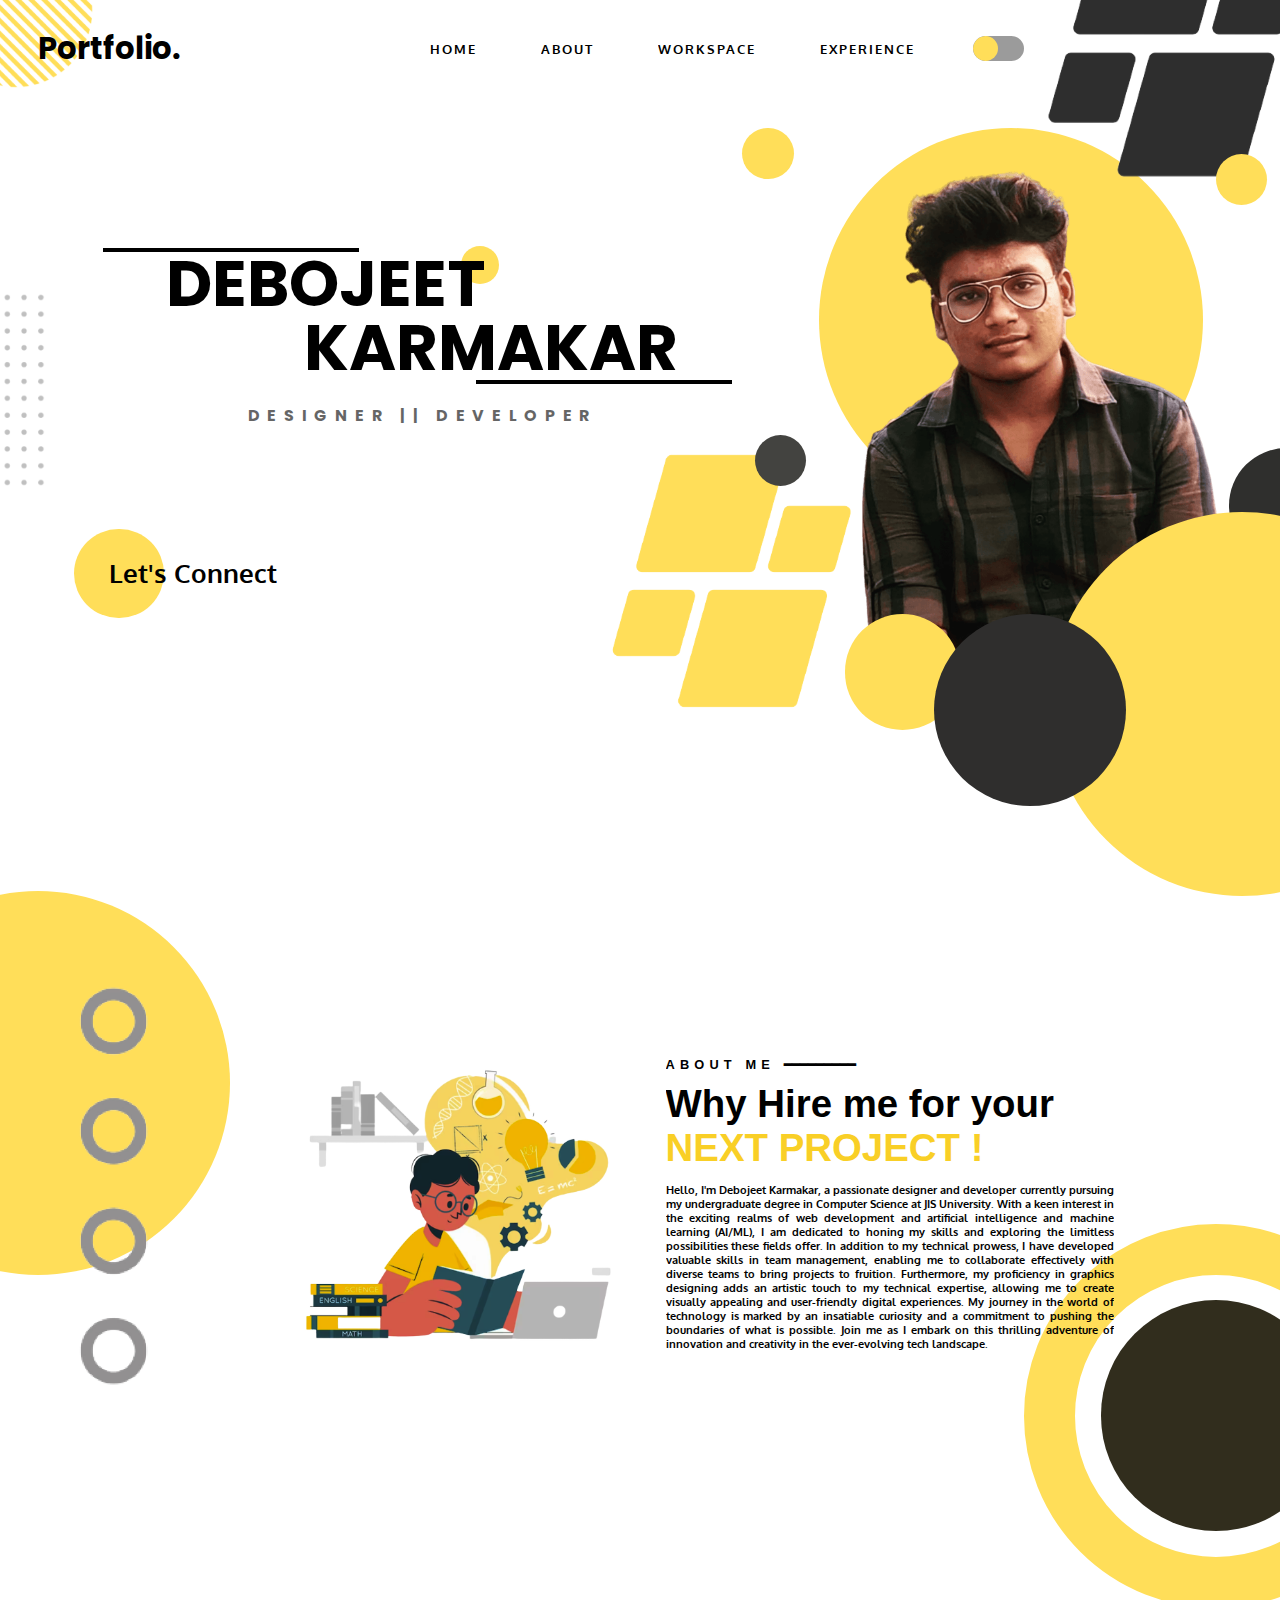
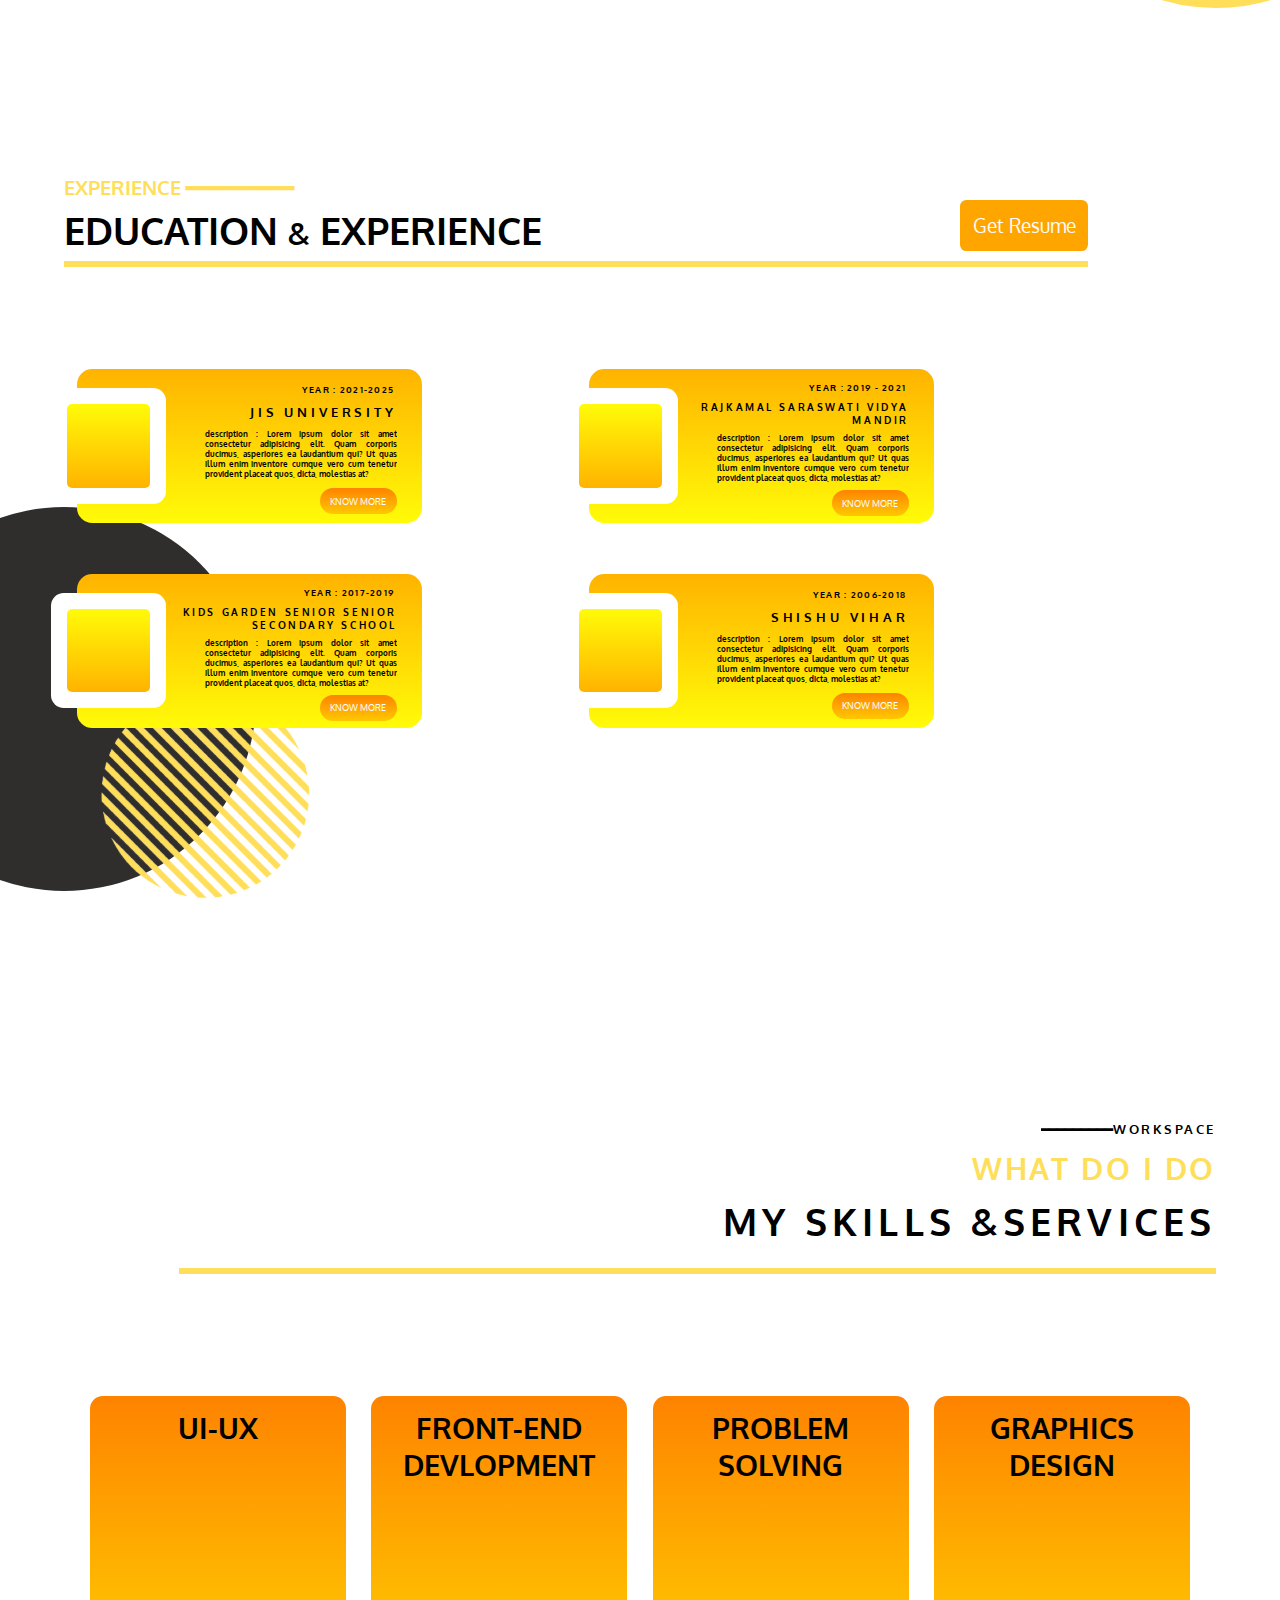
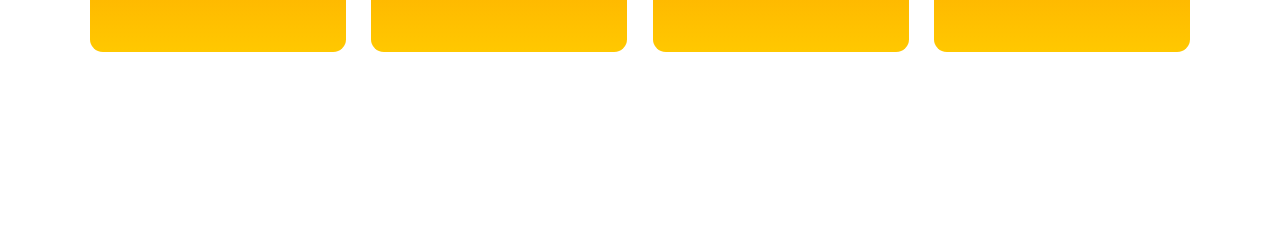
==== commit c5844aa2: "new section" ====
--- a/index.html
+++ b/index.html
@@ -163,20 +163,67 @@
     </div>
     
     <div class="workspace_section">
-        <div class="workspace_heading">
-            <div class="head1"></div>
-            <div class="head2"></div>
-            <div class="head3"></div>
-
-        <div class="skil_tag_section">
-            <div class="r1"></div>
-            <div class="r2"></div>
-            <div class="r3"></div>
-        </div>
-
-        <div class="circle12"></div>
-        <div class="img4"></div>
-        </div>
+            <div class="head">
+                <div class="head1">
+                    <h4><span>━━━━━━━━━</span>Workspace</h4>
+                </div>
+                <div class="head2">
+                    <h3>What do i do</h3>
+                </div>
+                <div class="head3">
+                    <h2>My Skills <span>&</span>Services</h2>
+                </div>
+            </div>
+
+            <div class="container">
+                <div class="card">
+                    <div class="imgbx">
+                        <img src="./resources/uiux.jpg" alt="">
+                        <div class="subhead">
+                            <h2>UI-UX</h2>
+                        </div>
+                    </div>
+                    <div class="text-box">
+                        <p>Lorem ipsum dolor sit amet, consectetur adipisicing elit. Neque porro ratione nisi, dolorem doloribus odit, eius excepturi, minus dolores dolore qui praesentium unde </p>
+                    </div>
+                </div>
+                <div class="card">
+                    <div class="imgbx">
+                        <img src="./resources/front-end.svg" alt="">
+                        <div class="subhead">
+                            <h2>Front-end Devlopment</h2>
+                        </div>
+                    </div>
+                    <div class="text-box">
+                        <p>Lorem ipsum dolor sit amet, consectetur adipisicing elit. Neque porro ratione nisi, dolorem doloribus odit, eius excepturi, minus dolores dolore qui praesentium unde </p>
+                    </div>
+                </div>
+                <div class="card">
+                    <div class="imgbx">
+                        <img src="./resources/uiux.jpg" alt="">
+                        <div class="subhead">
+                            <h2>Problem Solving</h2>
+                        </div>
+                    </div>
+                    <div class="text-box">
+                        <p>Lorem ipsum dolor sit amet, consectetur adipisicing elit. Neque porro ratione nisi, dolorem doloribus odit, eius excepturi, minus dolores dolore qui praesentium unde </p>
+                    </div>
+                </div>
+                <div class="card">
+                    <div class="imgbx">
+                        <img src="./resources/front-end.svg" alt="">
+                        <div class="subhead">
+                            <h2>Graphics Design</h2>
+                        </div>
+                    </div>
+                    <div class="text-box">
+                        <p>Lorem ipsum dolor sit amet, consectetur adipisicing elit. Neque porro ratione nisi, dolorem doloribus odit, eius excepturi, minus dolores dolore qui praesentium unde </p>
+                    </div>
+                </div>
+            </div>
+
+            <div class="circle12"></div>
+            <div class="img4"></div>
     </div>
 
     <script src="toggle_switch.js" defer></script>
--- a/home.css
+++ b/home.css
@@ -3,7 +3,7 @@
     padding: 0;
     box-sizing: border-box;
     overflow-x: hidden ;
-    /* overflow-y: initial; */
+    /* overflow-y: visible ; */
 
 }
 
@@ -521,17 +521,7 @@
     top: 32vw;
 }
 
-.circle12{
-    background-color: #FFDE59;
-    /* border: 1px solid black ; */
-    width : 10vw; 
-    height: 10vw;
-    z-index: 1;
-    border-radius: 50%;
-    position: absolute;
-    left: 24vw;
-    top: 32vw;
-}
+
 
 
 /* EXPERIENCE AND EDUCATION SECTION */
@@ -547,6 +537,7 @@
     justify-content: top;
     align-items: left   ;
     height: 72vw;
+    margin-top: 10vw;
     /* overflow-y: hidden; */
 
 }
@@ -744,5 +735,153 @@
 /* workspace_section */
 
 .workspace_section{
-    
+font-family: 'Oxygen', sans-serif;
+position: relative;
+height: 60vw;
+/* background-color: beige; */
+display: flex;
+align-items: end;
+justify-content: top;
+gap: 5vw;
+flex-direction: column;
+padding: 4vw 5vw 0 5vw;
+}
+.head{
+    display: flex;
+    align-items: flex-end;
+    justify-content: center;
+    flex-direction: column;
+    gap: 1vw;
+    width: 90%;
+    height: 16vw;
+    padding-bottom: 2vw;
+    /* border: 2px solid rgb(0, 0, 0); */
+    border-bottom: .5vw solid #FFDE59 ;
+}
+.head1 {
+    text-transform: uppercase;
+    letter-spacing: .2vw;
+    font-size: 1vw;
+}
+.head1 span {
+    /* text-transform: uppercase; */
+    letter-spacing: 0;
+}
+.head2{
+    text-transform: uppercase;
+    letter-spacing: .2vw;
+    font-size: 2vw;
+    color: #FFDE59;
+}
+.head3{
+    text-transform: uppercase;
+    letter-spacing: .4vw;
+    font-size: 2vw;
+}
+
+/* .circle12{
+    background-color: #FFDE59;
+    border: 1px solid black ;
+    width : 10vw; 
+    height: 10vw;
+    z-index: 1;
+    border-radius: 50%;
+    position: absolute;
+    left: 24vw;
+    top: 32vw;
+} */
+
+
+.container{
+    position: relative;
+    width: 100%;
+    height: 40vw;
+    display: flex;
+    justify-content: center;
+    align-items: center;
+    gap: 2vw;
+    flex-wrap: wrap;
+    padding: 2vw;
+    /* background-color: #9b9b9b; */
+    /* overflow-x: visible; */
+
+}
+
+.container .card {
+    position: relative;
+    width: 20vw;
+    height: 20vw;
+    cursor: pointer;
+    /* border: 2px solid black; */
+    border-radius: 1vw;
+    background: linear-gradient(rgb(254, 131, 0), rgb(255, 200, 0)) ;
+    
+    /* padding: 2vw; */
+    display: flex;
+    align-items: center;
+    justify-content: top;
+    flex-direction: column;
+    overflow-x: visible;
+    transition: .03s ease-in-out;
+}
+
+.container .card:hover {
+    height: 22vw;
+    transition: .03s ease-in-out;
+}
+
+
+.container .card .imgbx{
+    position: relative;
+    width: 17vw;
+    text-align: center;
+    /* border: 2px solid black; */
+    top: -2vw;
+    z-index: 1;
+    display: flex;
+    flex-direction: column;
+    gap: 3vw;
+}
+.container .card .imgbx img{
+    border-radius: 1vw;
+
+}
+
+.card .text-box{
+    position: relative;
+    text-align:center;
+    font-size: .8vw;
+    /* border: 2px solid black ; */
+    width: 17vw;
+    padding: .5vw 1vw;
+    margin-top: -12vw;
+    /* padding-top: 2vw; */
+
+    visibility: hidden;
+    opacity: 0;
+    transition:  .3s ease-in-out;
+}
+
+
+.container .card:hover .text-box{
+    visibility: visible;
+    opacity: 1;
+    margin-top: -1vw;
+    /* padding-top: 2vw; */
+    font-size: .8vw;
+    transition-delay: 0;
+    /* border: 2px solid black !important; */
+}
+
+.subhead{
+    text-transform: uppercase;
+    visibility: visible;
+    font-size: 1.5vw;
+}
+
+.container .card:hover .subhead{
+    visibility: hidden;
+    margin-top: -5vw;
+    opacity: 0;
+    transition-delay: .05s;
 }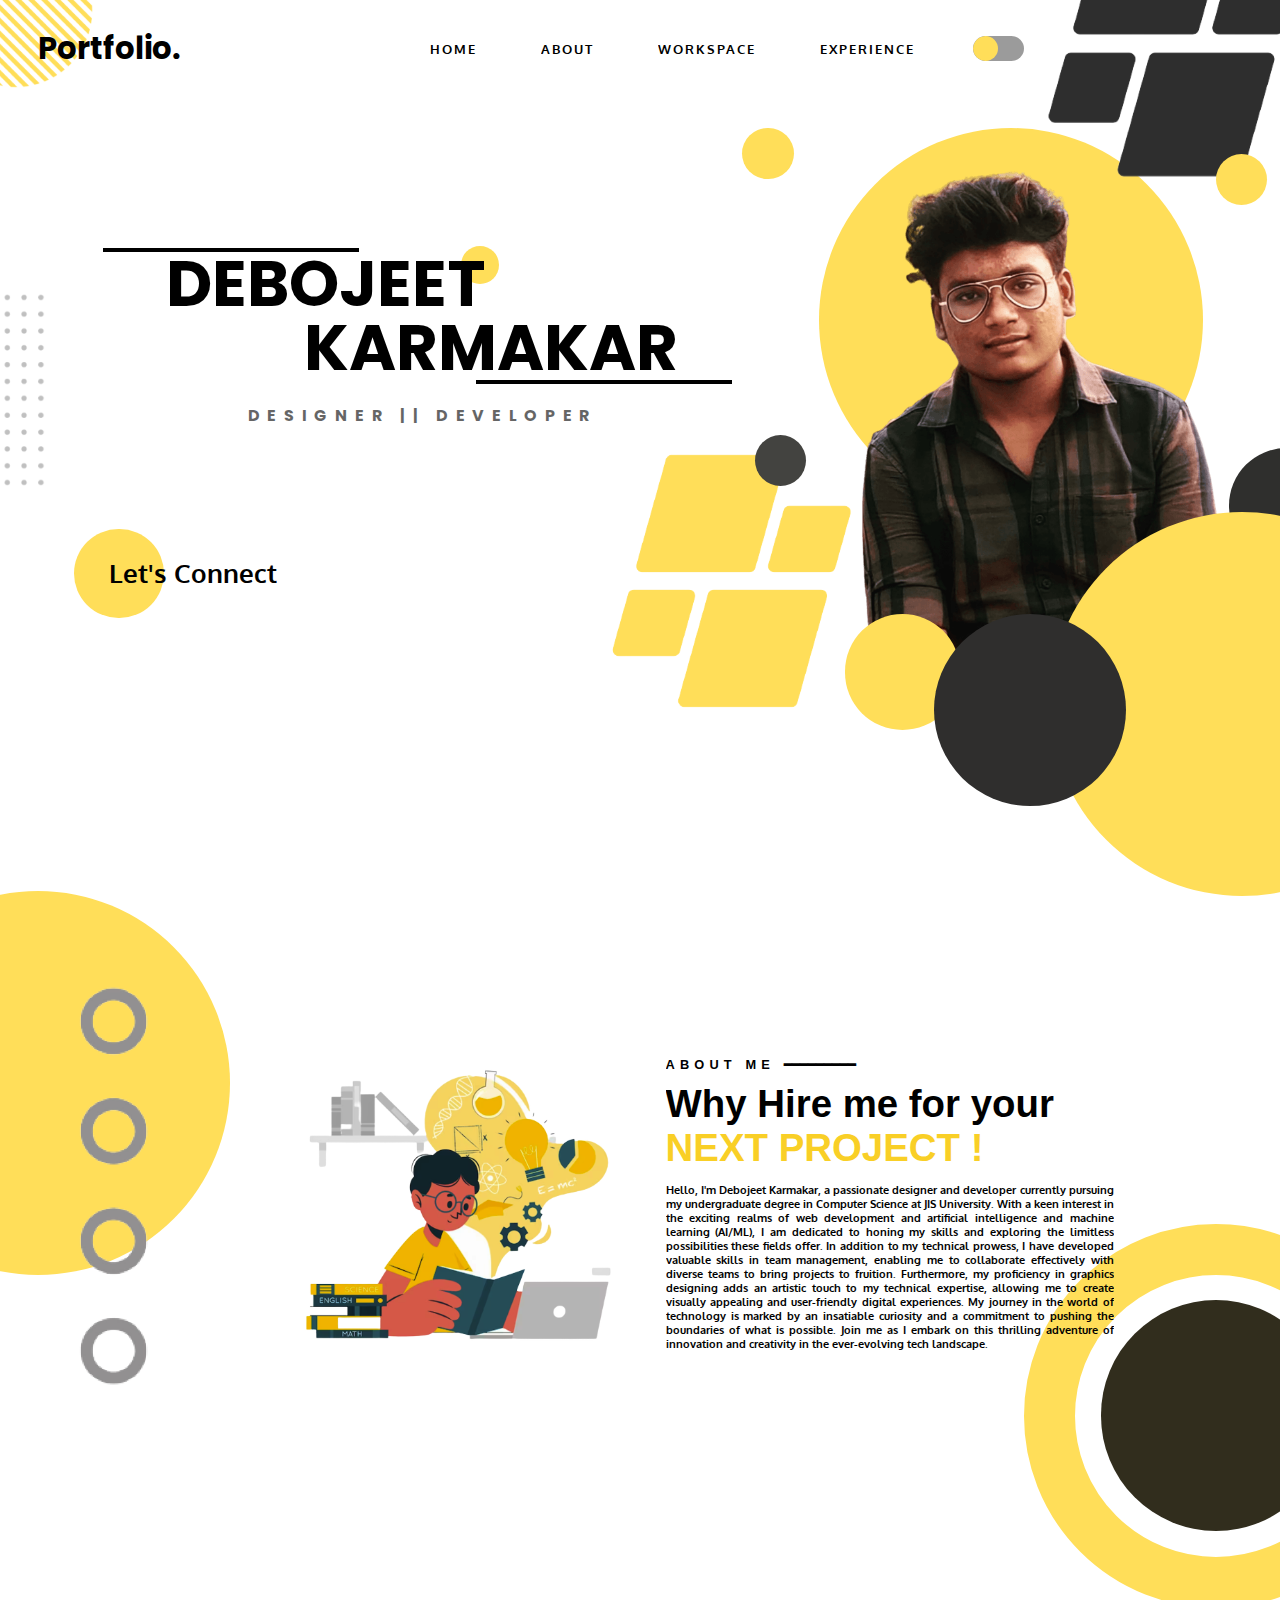
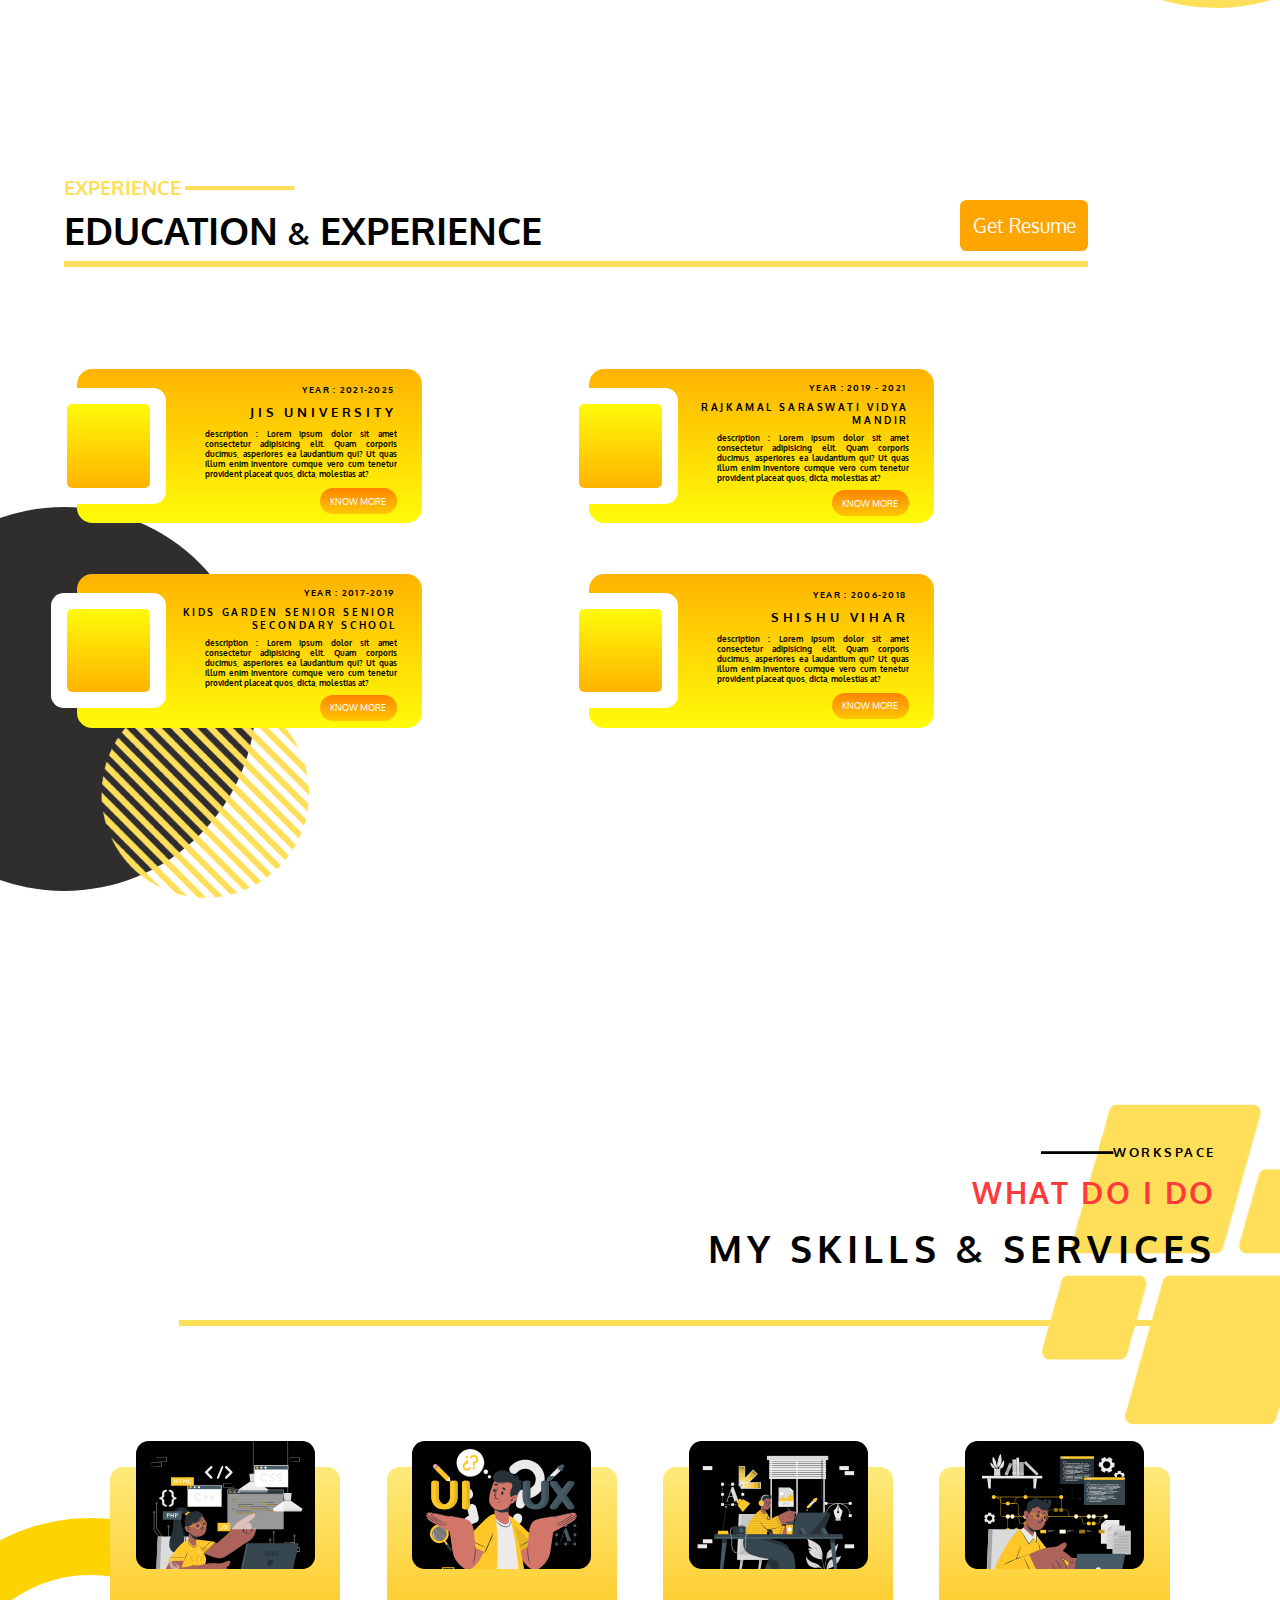
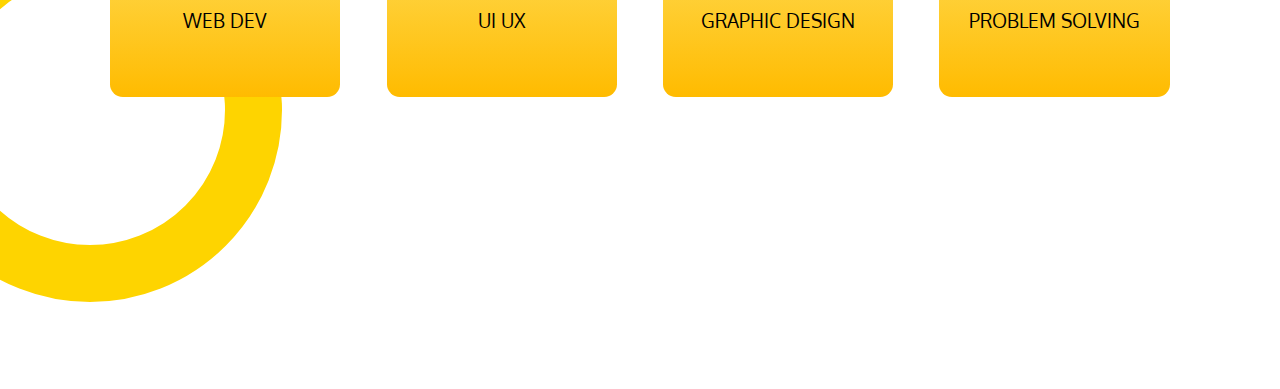
==== commit 027c14f5: "little modification" ====
--- a/index.html
+++ b/index.html
@@ -163,6 +163,7 @@
     </div>
     
     <div class="workspace_section">
+        <div class="circle12"></div>
             <div class="head">
                 <div class="head1">
                     <h4><span>━━━━━━━━━</span>Workspace</h4>
@@ -171,59 +172,50 @@
                     <h3>What do i do</h3>
                 </div>
                 <div class="head3">
-                    <h2>My Skills <span>&</span>Services</h2>
+                    <h2>My Skills <span>& </span> Services</h2>
                 </div>
             </div>
 
             <div class="container">
-                <div class="card">
-                    <div class="imgbx">
-                        <img src="./resources/uiux.jpg" alt="">
-                        <div class="subhead">
-                            <h2>UI-UX</h2>
-                        </div>
-                    </div>
-                    <div class="text-box">
-                        <p>Lorem ipsum dolor sit amet, consectetur adipisicing elit. Neque porro ratione nisi, dolorem doloribus odit, eius excepturi, minus dolores dolore qui praesentium unde </p>
-                    </div>
-                </div>
-                <div class="card">
-                    <div class="imgbx">
-                        <img src="./resources/front-end.svg" alt="">
-                        <div class="subhead">
-                            <h2>Front-end Devlopment</h2>
-                        </div>
-                    </div>
-                    <div class="text-box">
-                        <p>Lorem ipsum dolor sit amet, consectetur adipisicing elit. Neque porro ratione nisi, dolorem doloribus odit, eius excepturi, minus dolores dolore qui praesentium unde </p>
-                    </div>
-                </div>
-                <div class="card">
-                    <div class="imgbx">
-                        <img src="./resources/uiux.jpg" alt="">
-                        <div class="subhead">
-                            <h2>Problem Solving</h2>
-                        </div>
-                    </div>
-                    <div class="text-box">
-                        <p>Lorem ipsum dolor sit amet, consectetur adipisicing elit. Neque porro ratione nisi, dolorem doloribus odit, eius excepturi, minus dolores dolore qui praesentium unde </p>
-                    </div>
-                </div>
-                <div class="card">
-                    <div class="imgbx">
-                        <img src="./resources/front-end.svg" alt="">
-                        <div class="subhead">
-                            <h2>Graphics Design</h2>
-                        </div>
-                    </div>
-                    <div class="text-box">
-                        <p>Lorem ipsum dolor sit amet, consectetur adipisicing elit. Neque porro ratione nisi, dolorem doloribus odit, eius excepturi, minus dolores dolore qui praesentium unde </p>
-                    </div>
-                </div>
-            </div>
-
-            <div class="circle12"></div>
-            <div class="img4"></div>
+                <div class="maincardbox">
+                    <div class="upperpart">
+                        <div class="image" id="ig1"></div>
+                        <div class="sub-heading"><p>web dev</p></div>
+                    </div>
+                    <div class="lowerpart">
+                        <p>The creation and management of websites and web applications, involving coding and design to enhance online user experiences. </p>
+                    </div>
+                </div>
+                <div class="maincardbox">
+                    <div class="upperpart">
+                        <div class="image" id="ig2"></div>
+                        <div class="sub-heading"><p>UI UX</p></div>
+                    </div>
+                    <div class="lowerpart">
+                        <p>UI is about design and layout, making things look good. UX is about user satisfaction and ease of use, making things work well. </p>
+                    </div>
+                </div>
+                <div class="maincardbox">
+                    <div class="upperpart">
+                        <div class="image" id="ig3"></div>
+                        <div class="sub-heading"><p>graphic design</p></div>
+                    </div>
+                    <div class="lowerpart">
+                        <p>visual storytelling through images, text, and layout, used for effective communication and visual aesthetics. </p>
+                    </div>
+                </div>
+                <div class="maincardbox">
+                    <div class="upperpart">
+                        <div class="image" id="ig4"></div>
+                        <div class="sub-heading"><p>Problem solving</p></div>
+                    </div>
+                    <div class="lowerpart">
+                        <p>Programming's art: Unravel complexity, code, test, refine, iterate.</p>
+                    </div>
+                </div>
+            </div>
+
+        <div class="img4"></div>
     </div>
 
     <script src="toggle_switch.js" defer></script>
--- a/home.css
+++ b/home.css
@@ -737,7 +737,7 @@
 .workspace_section{
 font-family: 'Oxygen', sans-serif;
 position: relative;
-height: 60vw;
+height: 71.8vw;
 /* background-color: beige; */
 display: flex;
 align-items: end;
@@ -745,6 +745,7 @@
 gap: 5vw;
 flex-direction: column;
 padding: 4vw 5vw 0 5vw;
+overflow-x: visible;
 }
 .head{
     display: flex;
@@ -771,7 +772,7 @@
     text-transform: uppercase;
     letter-spacing: .2vw;
     font-size: 2vw;
-    color: #FFDE59;
+    color: #ff3a3a;
 }
 .head3{
     text-transform: uppercase;
@@ -779,109 +780,141 @@
     font-size: 2vw;
 }
 
-/* .circle12{
-    background-color: #FFDE59;
-    border: 1px solid black ;
-    width : 10vw; 
-    height: 10vw;
-    z-index: 1;
-    border-radius: 50%;
-    position: absolute;
-    left: 24vw;
-    top: 32vw;
-} */
 
 
 .container{
+        width: 100%;
+        height: 30vw;
+        /* background-color: #9b9b9b; */
+        display: flex;
+        flex-direction: row;
+        align-items: center;
+        justify-content: space-evenly;
+        /* overflow-y: visible; */
+}
+
+
+.maincardbox{
     position: relative;
-    width: 100%;
-    height: 40vw;
-    display: flex;
-    justify-content: center;
-    align-items: center;
-    gap: 2vw;
-    flex-wrap: wrap;
-    padding: 2vw;
-    /* background-color: #9b9b9b; */
-    /* overflow-x: visible; */
-
-}
-
-.container .card {
+    height: 18vw;
+    width: 18vw;
+    background: linear-gradient( rgb(254, 234, 123),rgb(255, 187, 0)  ) ;
+    border-radius: 1vw;
+    display: flex;
+    flex-direction: column;
+    align-items: center;
+    justify-content: top  ;
+    overflow-x: visible ;
+    transition: .3s ease;
+}
+
+.upperpart{
     position: relative;
-    width: 20vw;
-    height: 20vw;
-    cursor: pointer;
+    height: 14vw;
+    width: 14vw;
     /* border: 2px solid black; */
-    border-radius: 1vw;
-    background: linear-gradient(rgb(254, 131, 0), rgb(255, 200, 0)) ;
-    
-    /* padding: 2vw; */
-    display: flex;
-    align-items: center;
-    justify-content: top;
-    flex-direction: column;
-    overflow-x: visible;
-    transition: .03s ease-in-out;
-}
-
-.container .card:hover {
-    height: 22vw;
-    transition: .03s ease-in-out;
-}
-
-
-.container .card .imgbx{
-    position: relative;
-    width: 17vw;
-    text-align: center;
-    /* border: 2px solid black; */
-    top: -2vw;
-    z-index: 1;
     display: flex;
     flex-direction: column;
     gap: 3vw;
-}
-.container .card .imgbx img{
+    overflow-x: visible;
+}
+
+.image{
+    height: 10vw;
+    width: 14vw;
+    background-color: black ;
+    /* border: 2px solid black; */
+    /* background: url(./resources/uiux.jpg); */
+    background-size: cover;
     border-radius: 1vw;
-
-}
-
-.card .text-box{
+    margin-top: -2vw;
+    z-index: 5;
+}
+#ig1{
+    background: url(./resources/web-dev-girl.svg);
+    background-size: cover;
+    background-color: rgb(0, 0, 0);
+}
+#ig2{
+    background: url(./resources/ui-ux-designer.svg);
+    background-color: rgb(0, 0, 0);
+    background-size: cover;
+}
+#ig3{
+    background: url(./resources/graphic-designer.svg);
+    background-color: black ;
+    background-size: cover;
+}
+#ig4{
+    background: url(./resources/codingguy.svg);
+    background-color: black ;
+    background-size: cover;
+}
+.sub-heading{
     position: relative;
-    text-align:center;
-    font-size: .8vw;
-    /* border: 2px solid black ; */
-    width: 17vw;
-    padding: .5vw 1vw;
-    margin-top: -12vw;
-    /* padding-top: 2vw; */
-
+    text-align: center;
+    width: 14vw;
+    /* border: 2px solid black; */
+    text-transform: uppercase;
+    font-size: 1.5vw;
+    transition: .3s ease;
+}
+
+.lowerpart{
+    position: relative;
+    /* border: 1px solid black; */
+    text-align: center;
+    font-size: 1vw;
+    padding: 1vw;
+    top: -10vw;
+    opacity: 0;
+    visibility: hidden;
+    transition: .3s ease;
+}
+
+.maincardbox:hover{
+    height: 20vw;
+}
+
+.maincardbox:hover .sub-heading{
     visibility: hidden;
     opacity: 0;
-    transition:  .3s ease-in-out;
-}
-
-
-.container .card:hover .text-box{
+}
+
+
+.maincardbox:hover .lowerpart{
     visibility: visible;
     opacity: 1;
-    margin-top: -1vw;
-    /* padding-top: 2vw; */
-    font-size: .8vw;
-    transition-delay: 0;
-    /* border: 2px solid black !important; */
-}
-
-.subhead{
-    text-transform: uppercase;
-    visibility: visible;
-    font-size: 1.5vw;
-}
-
-.container .card:hover .subhead{
-    visibility: hidden;
-    margin-top: -5vw;
-    opacity: 0;
-    transition-delay: .05s;
+    top: -3vw;
+}
+
+
+
+
+
+
+
+
+.circle12{
+    /* background-color: #FFDE59; */
+    border: 4.5vw solid #fed400 ;
+    width : 30vw; 
+    height: 30vw;
+    z-index: ;
+    border-radius: 50%;
+    position: absolute;
+    left: -8vw;
+    top: 35vw;
+}
+
+.img4{
+    position: absolute;
+    background: url(./resources/yello\ box.svg);
+    z-index: -1;
+    width : 38vw; 
+    height: 38vw;
+    background-size: contain;
+    background-repeat: no-repeat;
+    right: -12vw;
+    top: 2vw;
 }--- a/dark-mode-toggle.css
+++ b/dark-mode-toggle.css
@@ -46,4 +46,17 @@
 }
 .dark-mode .exp_section .content_layer .main_box .content_box .button_box a {
     color: black;
+}
+
+.dark-mode .workspace_section .container .maincardbox .upperpart #ig1 {
+    background-color: rgb(255, 255, 255);
+}
+.dark-mode .workspace_section .container .maincardbox .upperpart #ig2 {
+    background-color: rgb(255, 255, 255);
+}
+.dark-mode .workspace_section .container .maincardbox .upperpart #ig3{
+    background-color: rgb(255, 255, 255);
+}
+.dark-mode .workspace_section .container .maincardbox .upperpart #ig4 {
+    background-color: rgb(255, 255, 255);
 }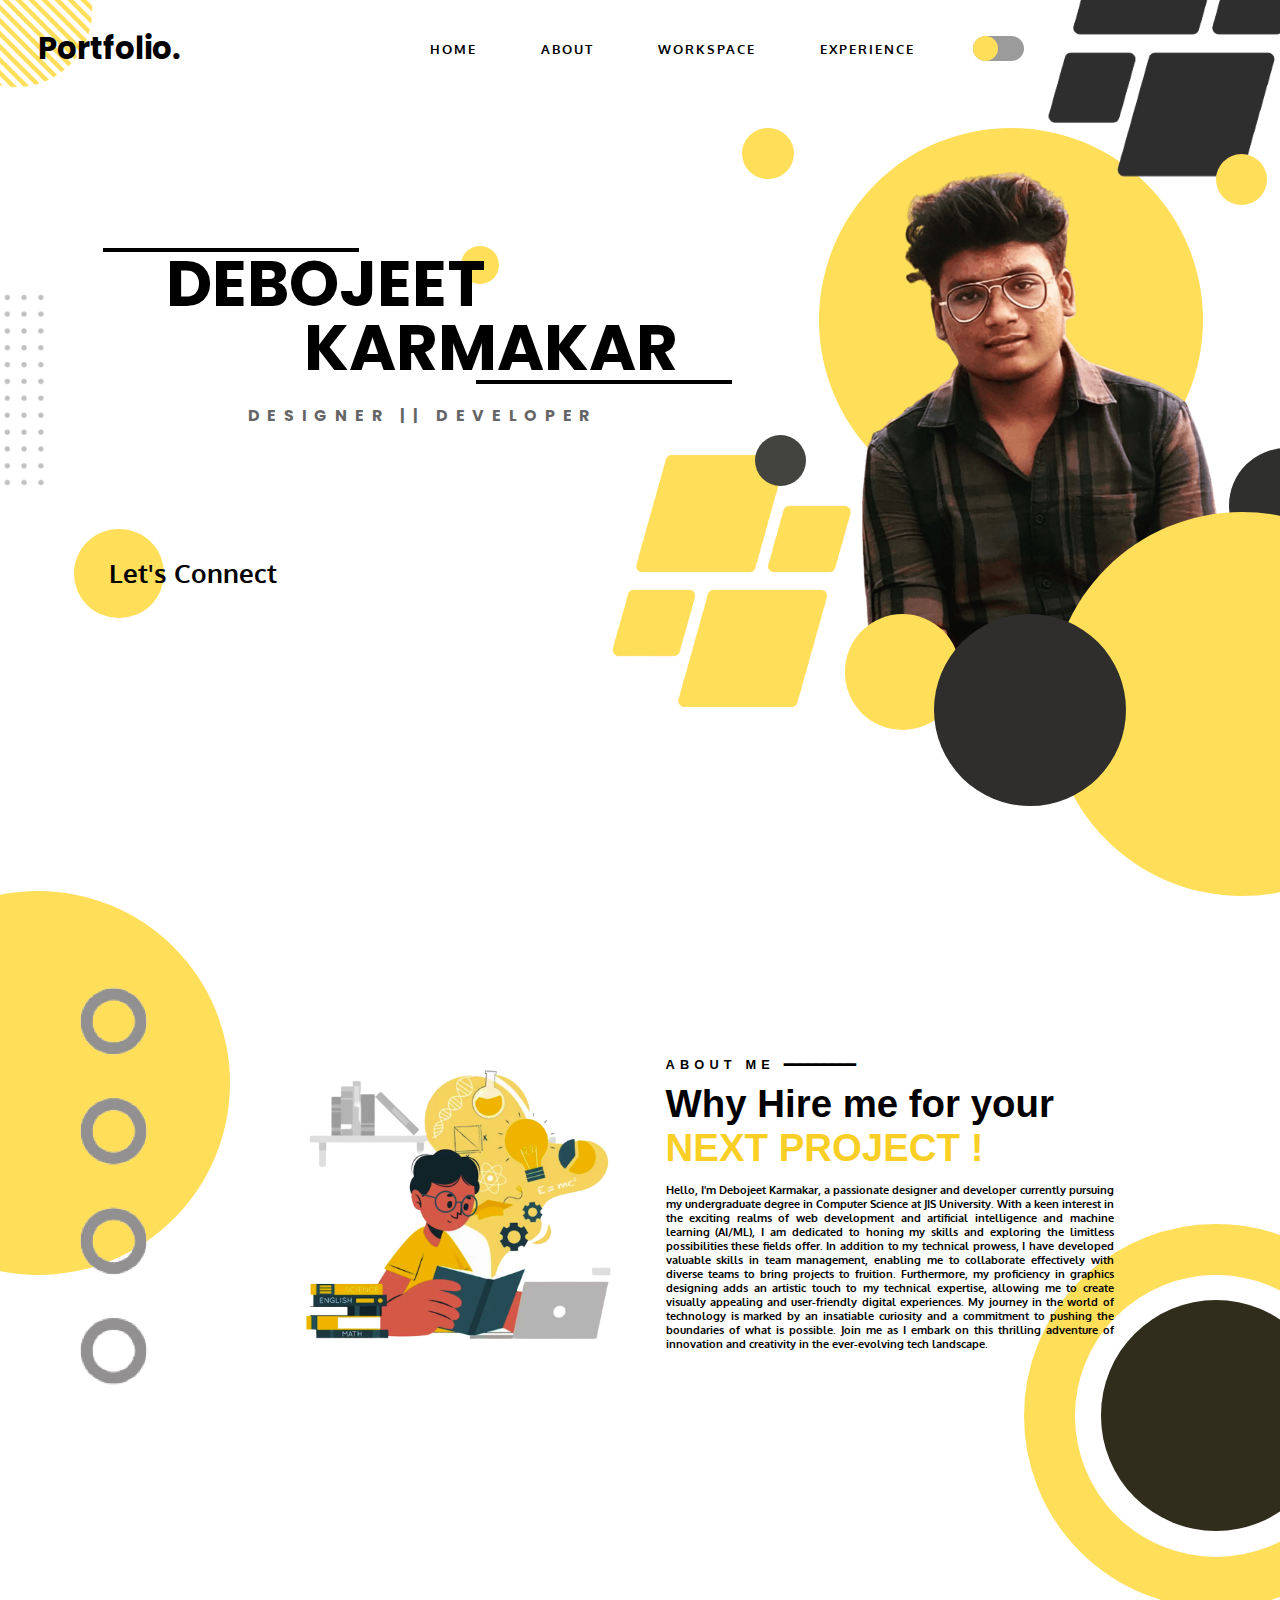
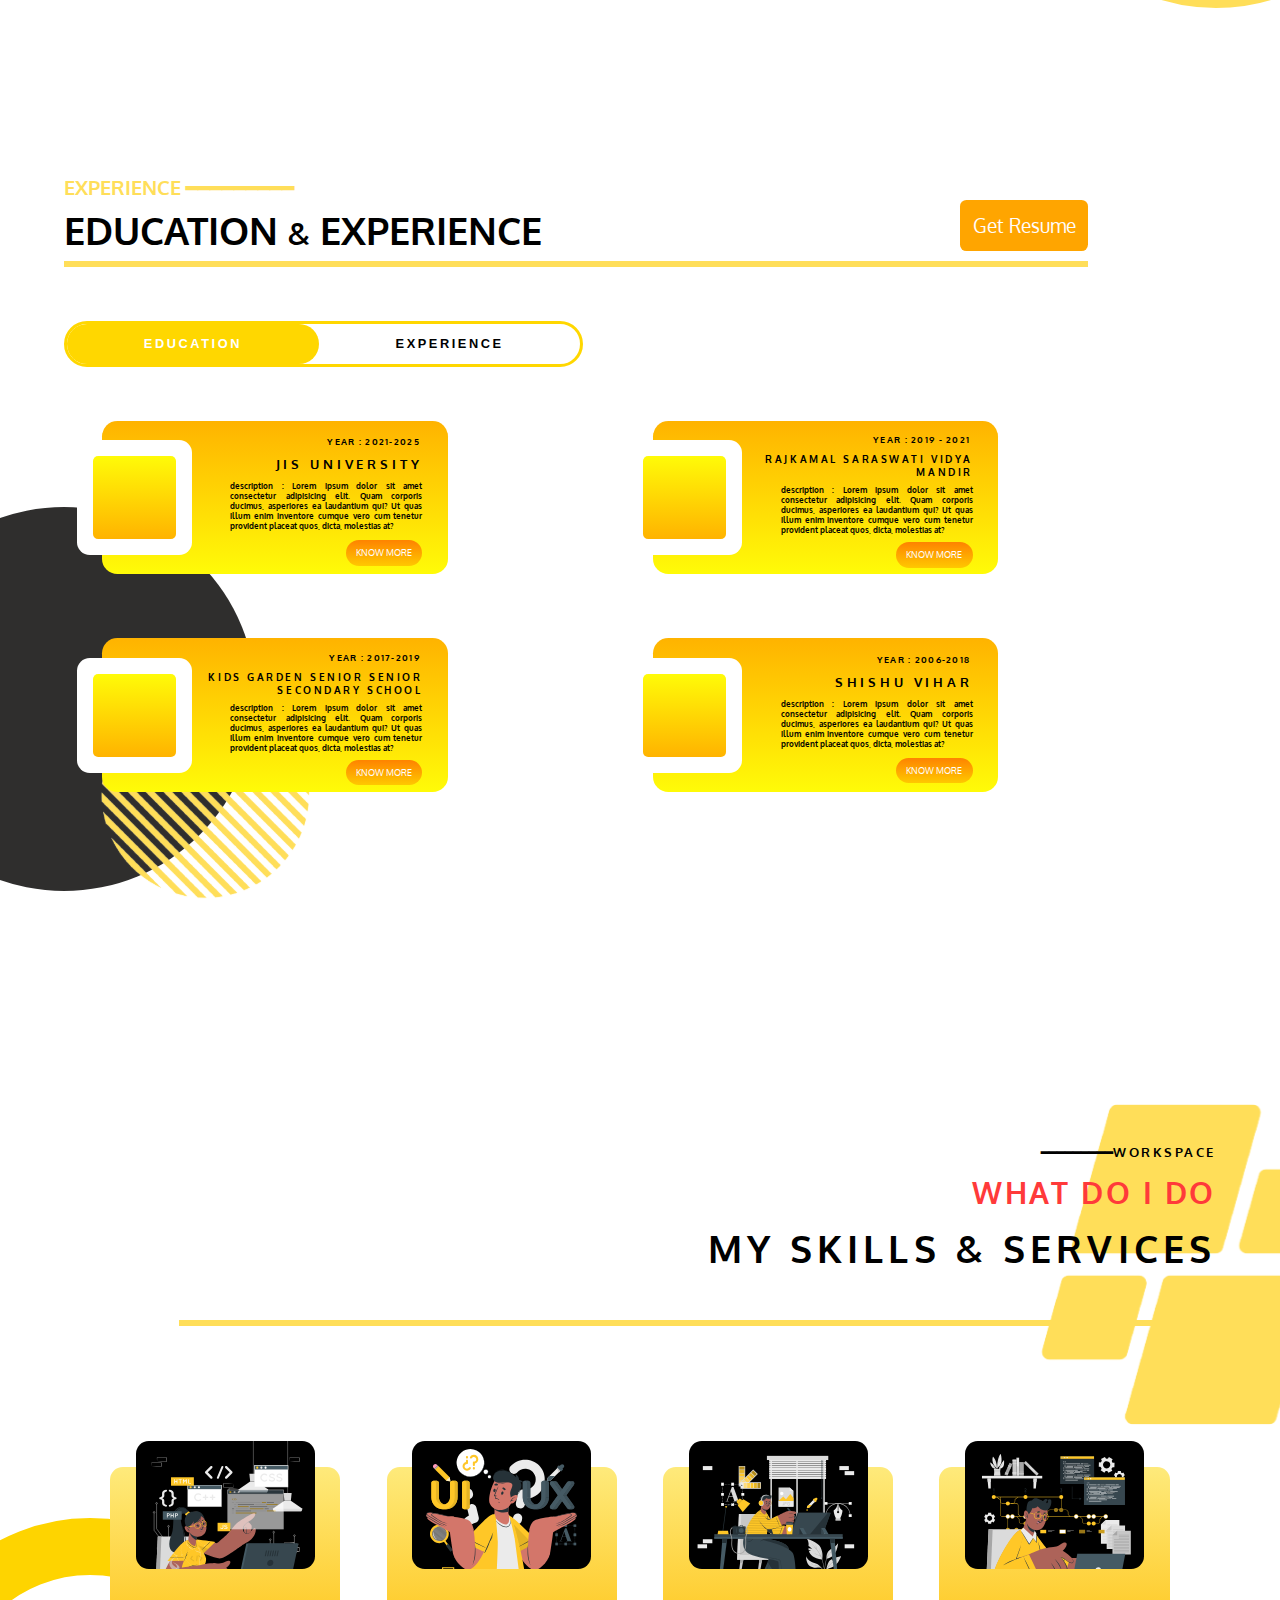
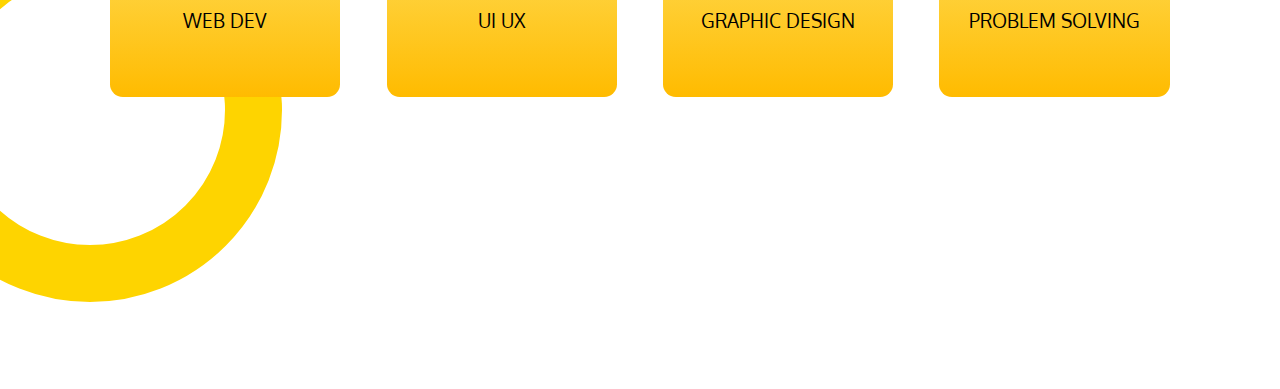
==== commit 14a716ec: "new toggle functionality added" ====
--- a/index.html
+++ b/index.html
@@ -113,54 +113,68 @@
             <h5>Experience   <span>━━━━━━━━━</span></h5>
             <h2>Education <span>&</span> Experience</h2>
         </div>
-        <div class="content_layer">
-            <div class="main_box">
-                <div class="boder_box">
-                    <div class="img_box"></div>
-                </div>
-                <div class="content_box">
-                    <h4>Year : 2021-2025</h4>
-                    <h2>jis university</h2>
-                    <h5>description : Lorem ipsum dolor sit amet consectetur adipisicing elit. Quam corporis ducimus, asperiores ea laudantium qui? Ut quas illum enim inventore cumque vero cum tenetur provident placeat quos, dicta, molestias at?</h5>
-                    <div class="button_box"><a href = "https://www.jisuniversity.ac.in/" target="_blank">Know More</a></div>
-                </div>
-            </div>
-            <div class="main_box">
-                <div class="boder_box">
-                    <div class="img_box"></div>
-                </div>
-                <div class="content_box">
-                    <h4>Year : 2019 - 2021</h4>
-                    <h2>Rajkamal Saraswati Vidya Mandir</h2>
-                    <h5>description : Lorem ipsum dolor sit amet consectetur adipisicing elit. Quam corporis ducimus, asperiores ea laudantium qui? Ut quas illum enim inventore cumque vero cum tenetur provident placeat quos, dicta, molestias at?</h5>
-                    <div class="button_box"><a href = "https://rajkamalsvm.com/" target="_blank">Know More</a></div>
-                </div>
-            </div>
-            <div class="main_box">
-                <div class="boder_box">
-                    <div class="img_box"></div>
-                </div>
-                <div class="content_box">
-                    <h4>Year : 2017-2019</h4>
-                    <h2>Kids Garden Senior Senior Secondary School</h2>
-                    <h5>description : Lorem ipsum dolor sit amet consectetur adipisicing elit. Quam corporis ducimus, asperiores ea laudantium qui? Ut quas illum enim inventore cumque vero cum tenetur provident placeat quos, dicta, molestias at?</h5>
-                    <div class="button_box"><a href = "https://kidsgardenjharia.com/" target="_blank">Know More</a></div>
-                </div>
-            </div>
-            <div class="main_box">
-                <div class="boder_box">
-                    <div class="img_box"></div>
-                </div>
-                <div class="content_box">
-                    <h4>Year : 2006-2018</h4>
-                    <h2>Shishu Vihar</h2>
-                    <h5>description : Lorem ipsum dolor sit amet consectetur adipisicing elit. Quam corporis ducimus, asperiores ea laudantium qui? Ut quas illum enim inventore cumque vero cum tenetur provident placeat quos, dicta, molestias at?</h5>
-                    <div class="button_box"><a href = "https://wikimapia.org/5483999/Shishu-Vihar-School" target="_blank">Know More</a></div>
-                </div>
-            </div>
-        </div>
-        
-    </div>
+
+        <div class="tab_container">
+            <button class="tab_button active" data-tab="tab1">Education</button>
+            <button class="tab_button" data-tab="tab2">Experience</button>
+        </div>
+        <div class="tab_content" id="tab1">
+            <div class="tab_content_container">
+                <div class="main_box">
+                    <div class="boder_box">
+                        <div class="img_box"></div>
+                    </div>
+                    <div class="content_box">
+                        <h4>Year : 2021-2025</h4>
+                        <h2>jis university</h2>
+                        <h5>description : Lorem ipsum dolor sit amet consectetur adipisicing elit. Quam corporis ducimus, asperiores ea laudantium qui? Ut quas illum enim inventore cumque vero cum tenetur provident placeat quos, dicta, molestias at?</h5>
+                        <div class="button_box"><a href = "https://www.jisuniversity.ac.in/" target="_blank">Know More</a></div>
+                    </div>
+                </div>
+                <div class="main_box">
+                    <div class="boder_box">
+                        <div class="img_box"></div>
+                    </div>
+                    <div class="content_box">
+                        <h4>Year : 2019 - 2021</h4>
+                        <h2>Rajkamal Saraswati Vidya Mandir</h2>
+                        <h5>description : Lorem ipsum dolor sit amet consectetur adipisicing elit. Quam corporis ducimus, asperiores ea laudantium qui? Ut quas illum enim inventore cumque vero cum tenetur provident placeat quos, dicta, molestias at?</h5>
+                        <div class="button_box"><a href = "https://rajkamalsvm.com/" target="_blank">Know More</a></div>
+                    </div>
+                </div>
+                <div class="main_box">
+                    <div class="boder_box">
+                        <div class="img_box"></div>
+                    </div>
+                    <div class="content_box">
+                        <h4>Year : 2017-2019</h4>
+                        <h2>Kids Garden Senior Senior Secondary School</h2>
+                        <h5>description : Lorem ipsum dolor sit amet consectetur adipisicing elit. Quam corporis ducimus, asperiores ea laudantium qui? Ut quas illum enim inventore cumque vero cum tenetur provident placeat quos, dicta, molestias at?</h5>
+                        <div class="button_box"><a href = "https://kidsgardenjharia.com/" target="_blank">Know More</a></div>
+                    </div>
+                </div>
+                <div class="main_box">
+                    <div class="boder_box">
+                        <div class="img_box"></div>
+                    </div>
+                    <div class="content_box">
+                        <h4>Year : 2006-2018</h4>
+                        <h2>Shishu Vihar</h2>
+                        <h5>description : Lorem ipsum dolor sit amet consectetur adipisicing elit. Quam corporis ducimus, asperiores ea laudantium qui? Ut quas illum enim inventore cumque vero cum tenetur provident placeat quos, dicta, molestias at?</h5>
+                        <div class="button_box"><a href = "https://wikimapia.org/5483999/Shishu-Vihar-School" target="_blank">Know More</a></div>
+                    </div>
+                </div>
+            </div>
+        </div>
+    
+    
+        <div class="tab_content" id="tab2">
+            <div class="tab_content_container_two">
+                <h2>Experience</h2>
+                <p>The content of this tab is under progress</p>
+            </div>
+        </div>
+</div>
     
     <div class="workspace_section">
         <div class="circle12"></div>
@@ -219,5 +233,6 @@
     </div>
 
     <script src="toggle_switch.js" defer></script>
+    <script src="./exp-tab-toogle.js"  ></script>
 </body>
 </html>
--- a/home.css
+++ b/home.css
@@ -2,11 +2,12 @@
     margin: 0;
     padding: 0;
     box-sizing: border-box;
-    overflow-x: hidden ;
-    /* overflow-y: visible ; */
-
-}
-
+
+}
+
+body {
+    overflow-x: hidden;
+}
 ::-webkit-scrollbar {
     display: none;
 }
@@ -397,20 +398,14 @@
 .about_section{
     width: 100vw;
     font-family: 'Oxygen', sans-serif;
-    /* overflow-x: visible !important; */
+    overflow-x: visible !important ;
     /* background-color: aqua; */
     height: 57vw;
     /* width: 1w; */
     /* margin-top: 18vw; */
     position: relative;
 }
-/* .about_section .img2{
-    background-image: url(./resources/me.png);
-    height: 5vw;
-    width: 2vw;
-    position: absolute;
-    z-index: 5;
-} */
+
 
 .content{
     display: flex;
@@ -500,6 +495,7 @@
 .circle9 {
     background-color: transparent;
     border: 4vw solid #FFDE59 ;
+    /* border: 1px solid black ; */
     width : 30vw; 
     height: 30vw;
     z-index: 2;
@@ -532,7 +528,7 @@
     /* display: grid; */
     position: relative;
     display: flex;
-    gap: 8vw;
+    gap: 4.2vw;
     flex-direction: column;
     justify-content: top;
     align-items: left   ;
@@ -593,17 +589,74 @@
     justify-content: center;
 }
 
-/* content layer */
-.content_layer{
+
+
+/* BUTTON OF  EXPERIENCE AND EDUCATION  */
+
+
+.tab_container {
+    display: flex;
+    flex-direction: row;
+    align-items: center;
+    justify-content: center;
+    width: fit-content;
+    /* margin-top: 20px; */
+    border: .3vw solid  gold;
+    border-radius: 2vw;
+    position: relative;
+    left: 5vw;
+}
+
+
+
+
+.tab_button {
+    background: transparent;
     /* border: 2px solid black; */
-    /* background-color: bisque; */
+    border: 0px solid transparent !important;
+    color: black;
+    padding: 1vw 6vw;
+    cursor: pointer;
+    text-transform: uppercase ;
+    font-weight: 600;
+    letter-spacing: .2vw;
+    font-size: 1vw;
+    transition: all 0.3s;
+}
+
+
+.tab_button.active {
+    background-color: gold;
+    border-radius: 32px;
+    transition: 0.5s ease-in-out;
+    color: white;
+}
+
+
+.tab_content {
+    display: none;
+    text-align: center;
+    /* margin-top: 20px; */
+    /* border: 2px solid black; */
+}
+
+.tab_content.active {
+    display: block;
+}
+
+.tab_content_container{
+    padding: 0 6vw 0 8vw;
     display: grid;
-    grid-template-columns: repeat(2, 40vw);
-    row-gap: 4vw;
-    column-gap: -2vw;
-    width: 100%;
-    padding: 0 0 0 6vw;
-}
+    grid-template-columns: 1fr 1fr;
+    grid-template-rows: 1fr 1fr;
+    row-gap: 5vw;
+    column-gap: 0vw; 
+}
+
+.tab_content_container_two{
+    font-size: 1.2vw;
+}
+
 
 .main_box{
     overflow-x: visible !important;
@@ -699,6 +752,8 @@
     align-items: center;
     justify-content: center;
 }
+
+
 .img_box {
     width: 6.5vw;
     height: 6.5vw;
@@ -780,8 +835,6 @@
     font-size: 2vw;
 }
 
-
-
 .container{
         width: 100%;
         height: 30vw;
@@ -891,10 +944,6 @@
 
 
 
-
-
-
-
 .circle12{
     /* background-color: #FFDE59; */
     border: 4.5vw solid #fed400 ;
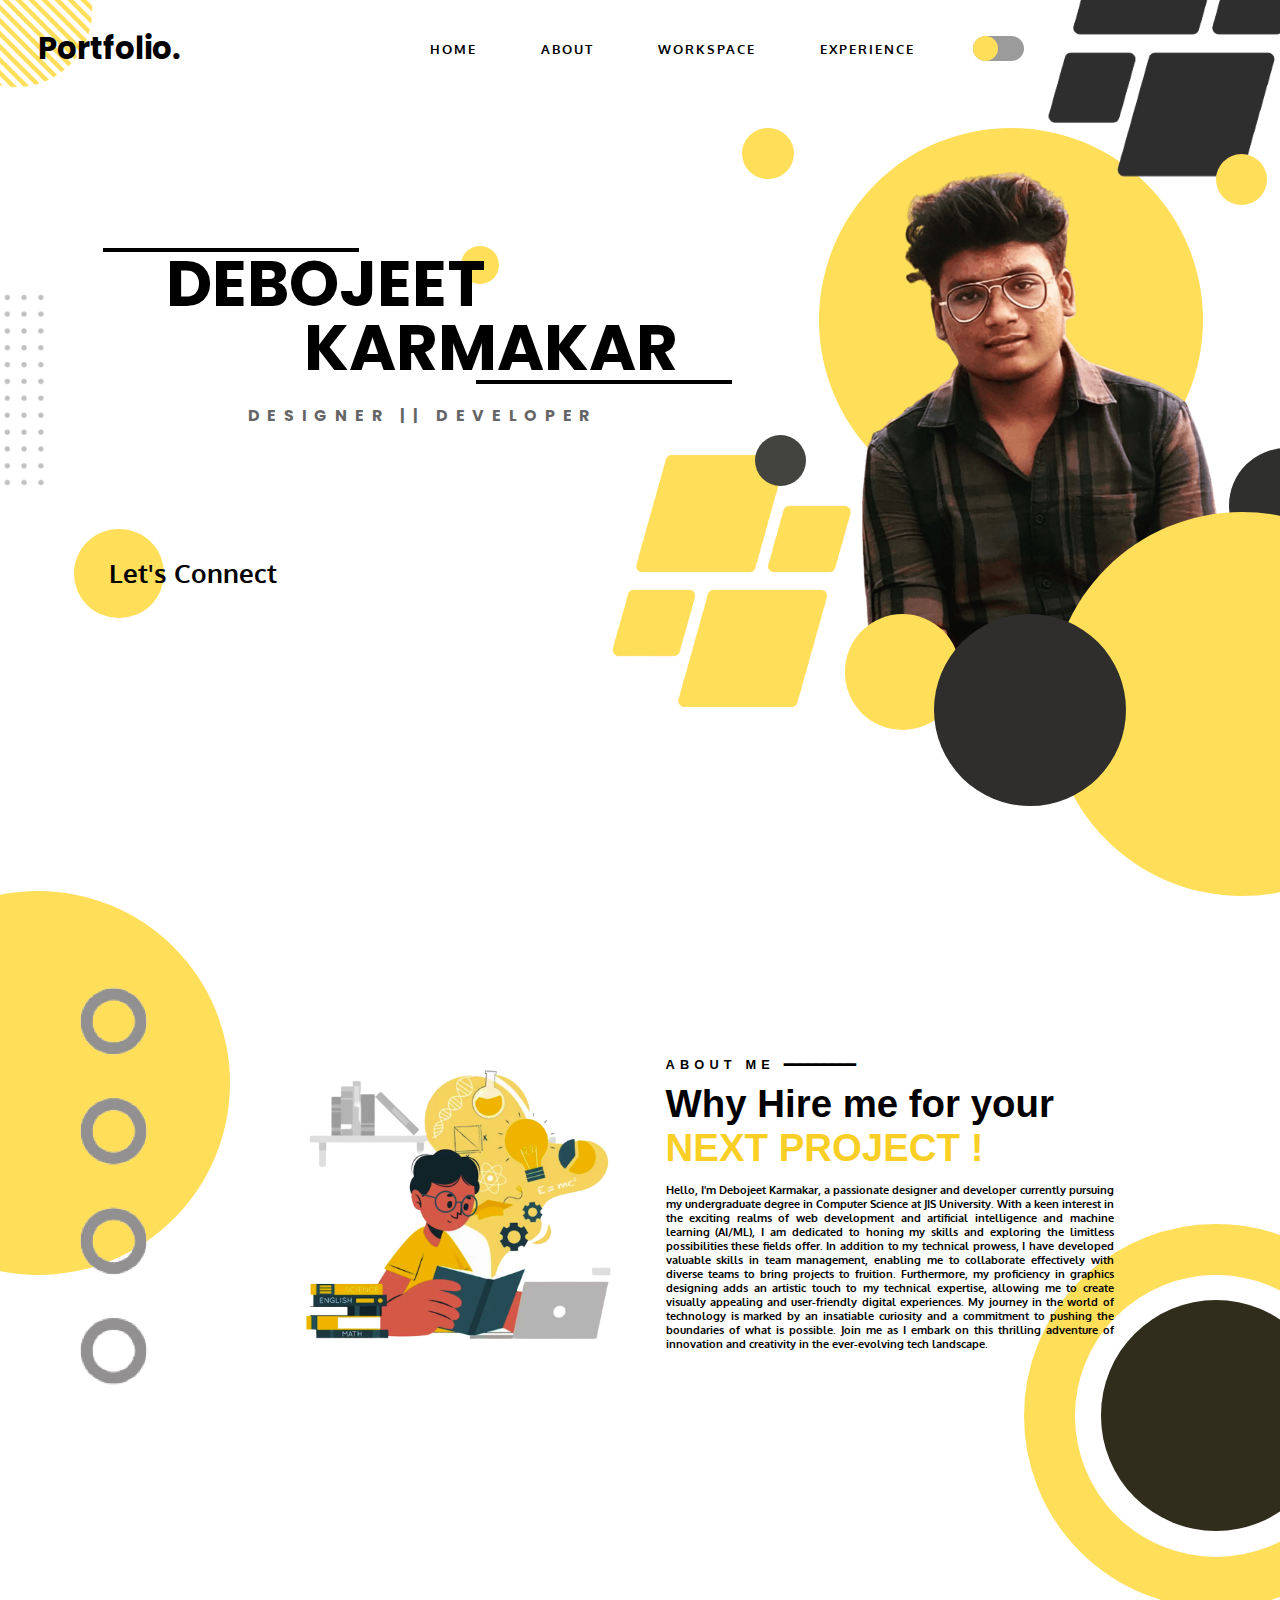
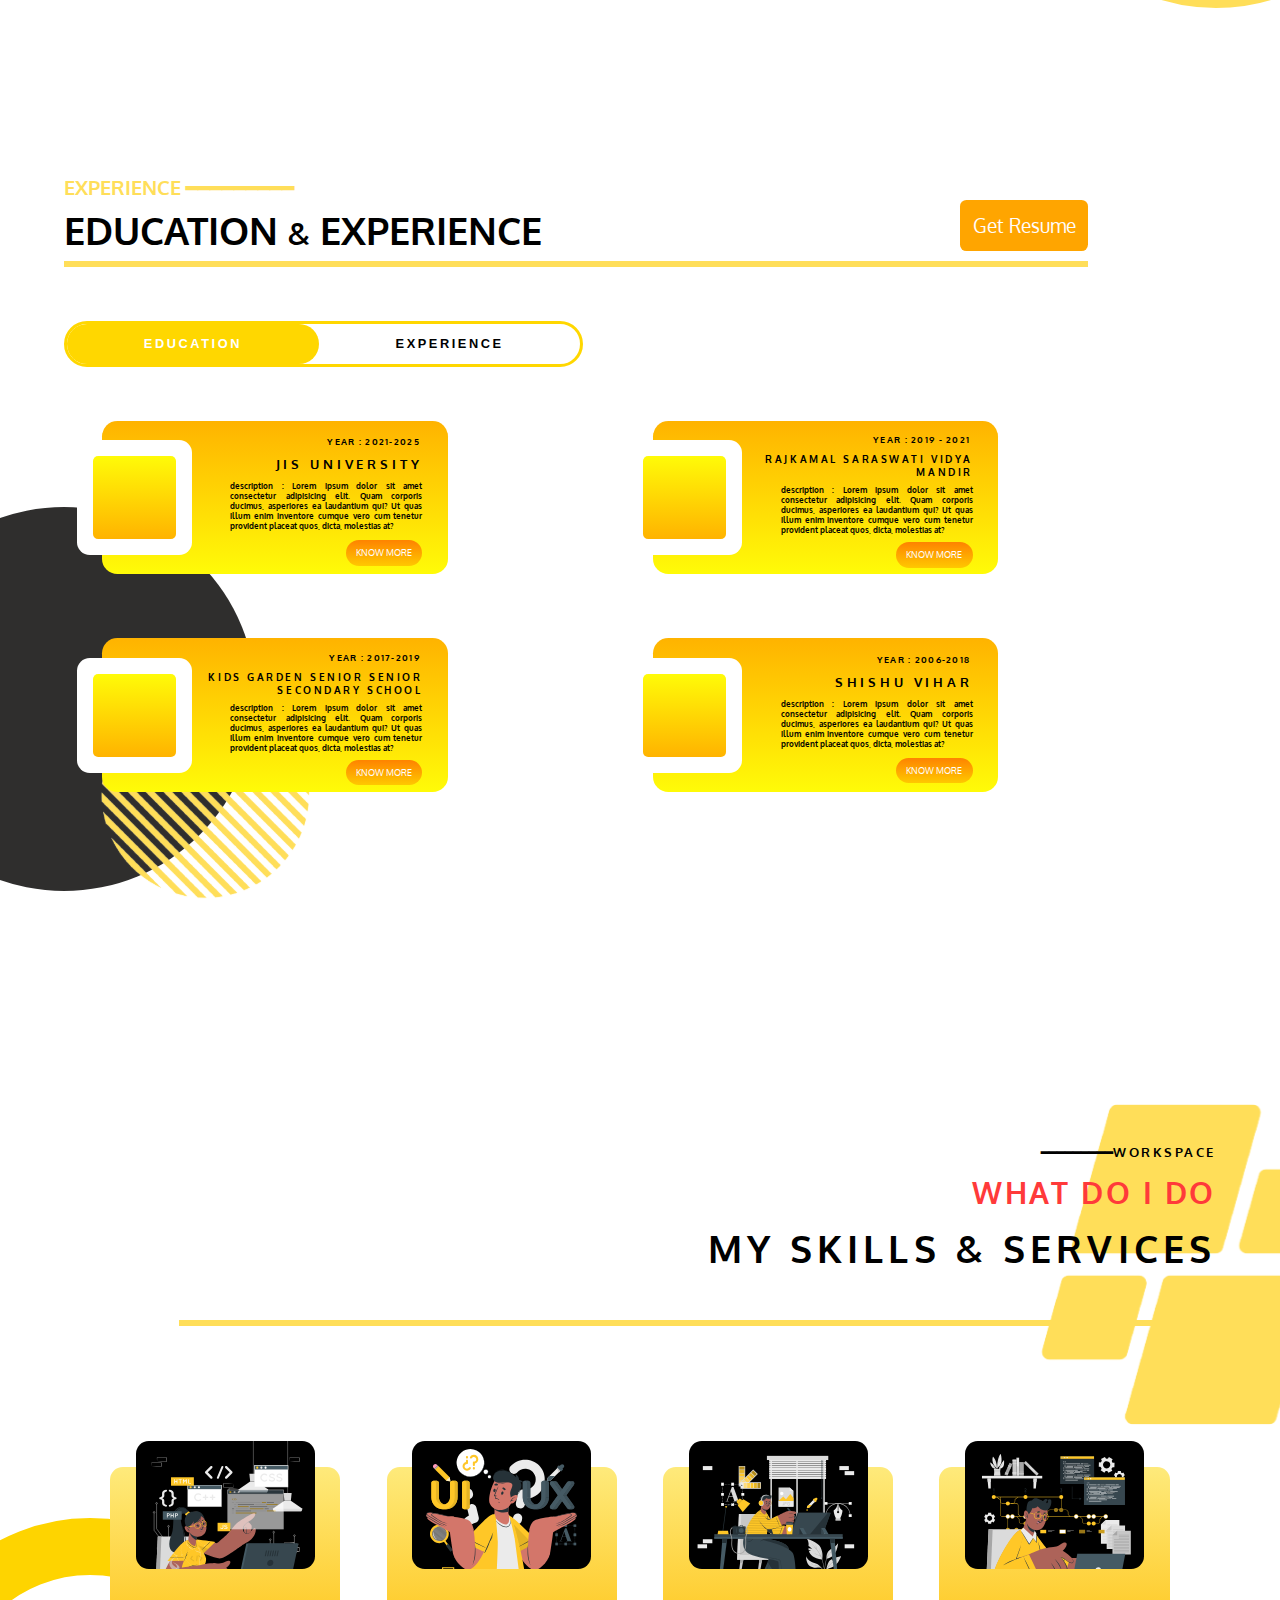
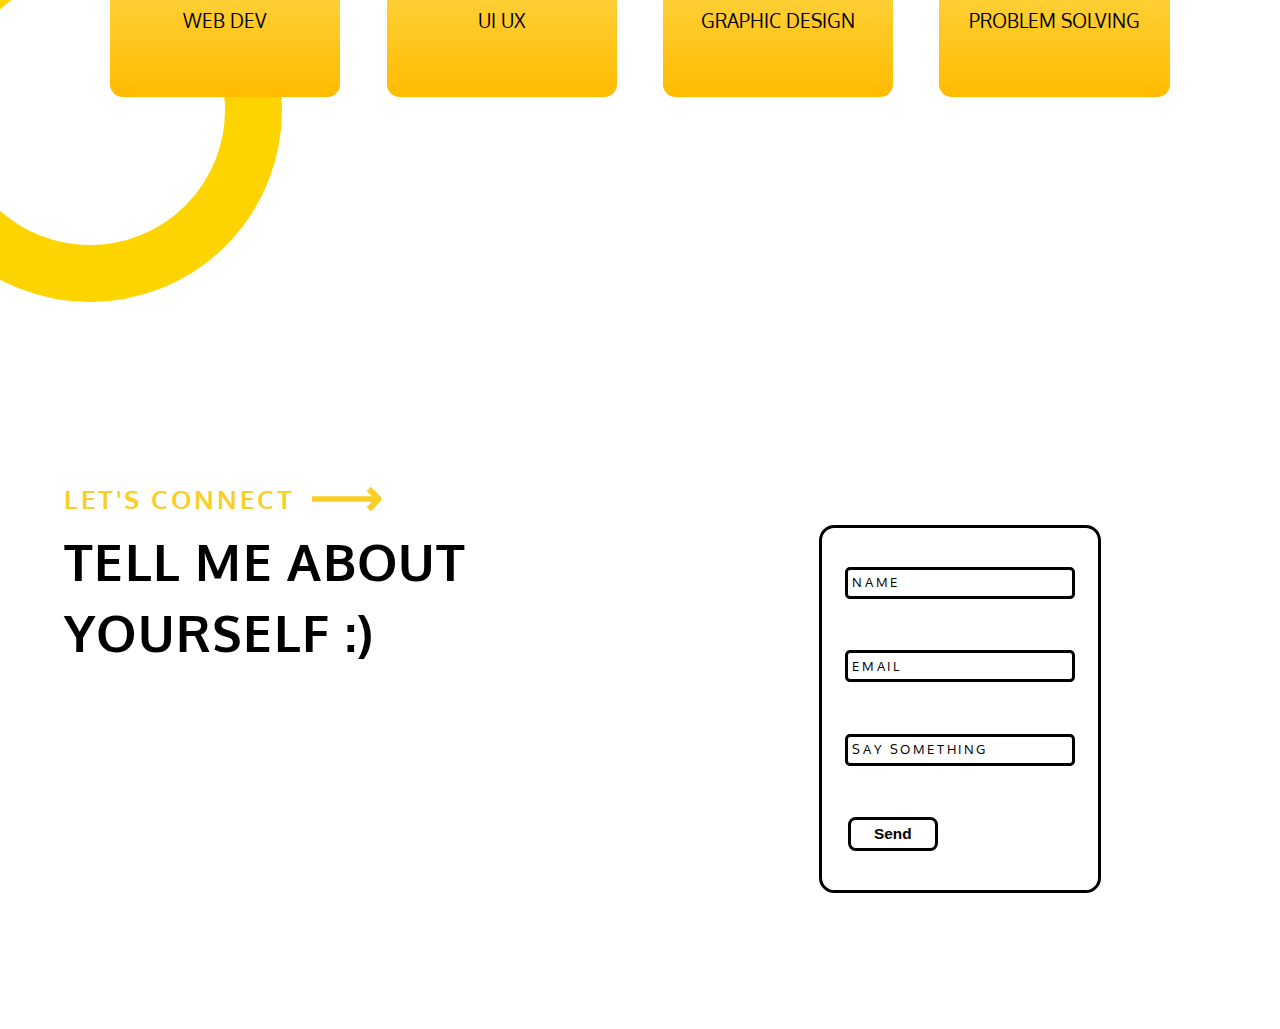
==== commit a4cedf8a: "new section added" ====
--- a/index.html
+++ b/index.html
@@ -6,13 +6,15 @@
     <link rel="stylesheet" href="./home.css">
     <link rel="stylesheet" href="./dark-mode-toggle.css">
     <link rel="stylesheet" href="https://cdnjs.cloudflare.com/ajax/libs/font-awesome/6.4.2/css/all.min.css" integrity="sha512-z3gLpd7yknf1YoNbCzqRKc4qyor8gaKU1qmn+CShxbuBusANI9QpRohGBreCFkKxLhei6S9CQXFEbbKuqLg0DA==" crossorigin="anonymous" referrerpolicy="no-referrer" />
+    
+    <link rel="stylesheet" href="https://cdnjs.cloudflare.com/ajax/libs/font-awesome/6.4.2/css/all.min.css" integrity="sha512-z3gLpd7yknf1YoNbCzqRKc4qyor8gaKU1qmn+CShxbuBusANI9QpRohGBreCFkKxLhei6S9CQXFEbbKuqLg0DA==" crossorigin="anonymous" referrerpolicy="no-referrer" />
     <style>
         @import url('https://fonts.googleapis.com/css2?family=Oxygen:wght@700&family=Poppins:wght@700&display=swap');
     </style>
     <style>
         @import url('https://fonts.googleapis.com/css2?family=Poppins:wght@400&display=swap');
     </style>   
-    <title>Portfolio</title>
+    <title>debojeet2004.github.io</title>
 </head>
 <body> 
     <div class="nav_bar">
@@ -232,6 +234,41 @@
         <div class="img4"></div>
     </div>
 
+    <div class="lets_connect_section">
+        <div class="left_section">
+            <div class="title_section">
+                <p>Let's connect<span> ⟶</span></p>
+                <p>Tell me about yourself :) </p>
+            </div>
+
+            <div class="social_logo_section">
+                <a href="https://www.instagram.com/debojeet_2004/" rel="instagram.com" target="_blank"><i class="fa-brands fa-instagram"></i></a>
+                <a href="https://twitter.com/debojeetKarmkar" rel="twitter.com" target="_blank"><i class="fa-brands fa-twitter"></i></a>
+                <a href="https://github.com/debojeet2004" rel="github.com" target="_blank"><i class="fa-brands fa-github"></i></a>
+                <a href="https://www.linkedin.com/in/debojeet-karmakar-852820210/" rel="linkedin.com" target="_blank"><i class="fa-brands fa-linkedin"></i></a>
+            </div>
+        </div>
+        <div class="right_section">
+            <div class="box">
+				<div class="inputbox">
+					<input type="text" required="required">
+					<span>Name</span>
+				</div>
+				<div class="inputbox">
+					<input type="text" required="required">
+					<span>Email</span>
+				</div>
+				<div class="inputbox">
+					<input type="text" required="required">
+					<span>Say Something</span>
+				</div>
+				<button class="send-button" >
+                    <a>Send</a>
+					<i class="fa-solid fa-paper-plane" ></i>
+                </button>
+			</div>
+        </div>
+    </div>
     <script src="toggle_switch.js" defer></script>
     <script src="./exp-tab-toogle.js"  ></script>
 </body>
--- a/home.css
+++ b/home.css
@@ -2,6 +2,7 @@
     margin: 0;
     padding: 0;
     box-sizing: border-box;
+    cursor: pointer;
 
 }
 
@@ -966,4 +967,179 @@
     background-repeat: no-repeat;
     right: -12vw;
     top: 2vw;
-}+}
+
+
+
+/* LETS CONNECT SECTION */
+
+
+
+.lets_connect_section{
+    display: flex;
+    /* align-items: baseline !important; */
+    justify-content: space-between;
+    height: 50vw;
+    /* background-color: antiquewhite; */
+    font-family: 'Oxygen', sans-serif;
+}
+.left_section{
+    height: 100%;
+    /* border: .4vw solid black; */
+    display: flex;
+    flex-direction: column;
+    justify-content: space-between;
+    align-items: flex-start;
+    padding: 5vw;
+}
+.title_section{
+    /* border: .2vw solid rgb(255, 0, 0); */
+    text-transform: uppercase;
+    line-height: 1.4;
+    font-size: 4vw;
+    font-weight: 900;
+    letter-spacing: .1vw;
+}
+.title_section p:nth-child(1){
+    color: #f9cf26;
+    font-size: 2vw;
+    letter-spacing: .2vw;
+}
+.title_section p:nth-child(1) span{
+    color: #f9cf26;
+    font-size: 4vw;
+    /* border: 2px solid black; */
+    position: relative;
+    bottom: -.5vw;
+}
+.right_section{
+    height: 100%;
+    display: flex;
+    align-items: center;
+    justify-content: center;
+    /* border: .4vw solid black; */
+    padding: 5vw 14vw;
+}
+.box {
+    display: flex;
+    justify-content: center;
+    align-items: center;
+    flex-direction: column;
+    width: 22vw;
+    height: fit-content;
+    padding: 3vw 0;
+    border: .3vw solid rgb(0, 0, 0);
+    border-radius: 1.2vw;
+    gap: 4vw;
+    cursor: pointer;
+}
+.box:hover ,.inputbox input:hover
+{
+    border: .3vw solid rgb(255, 231, 97);
+    background-color:rgba(255, 253, 165, 0.254) ; 
+    box-shadow: 0 0 2vw rgb(255, 241, 84); 
+    transition: 0.5s;
+}
+.inputbox {
+    position: relative;
+    width: 18vw; 
+}
+.inputbox input {
+    width: 100%;
+    padding: .6vw;
+    border: .3vw solid rgb(0, 0, 0);
+    /* background-color: #080a12 ; */
+    background: transparent;
+    border-radius: .4vw;
+    outline: none ;
+    color: rgb(0, 0, 0);
+    font-size: .8vw;
+    transition: 0.5s;
+    font-weight: bolder;
+}
+
+.inputbox input:valid ,.inputbox input:focus 
+{
+    border: .3vw solid rgb(255, 218, 7); 
+}
+
+.inputbox span {
+    position: absolute;
+    left: 0;
+    padding: .6vw;
+    pointer-events: none;
+    font-size: 1vw;
+    color: black;
+    text-transform: uppercase;
+    letter-spacing: .2vw;
+    transition: 0.5s;
+}
+.inputbox input:valid ~ span,
+.inputbox input:focus ~ span {
+    color: rgb(0, 0, 0);
+    transform: translateX(1vw) translateY(-.3vw);
+    font-size: .5vw;
+    padding: 0 .4vw;
+    background-color: #fff9c0;
+    border-left: .15vw solid rgb(255, 218, 7);
+    border-right: .15vw solid rgb(255, 218, 7);
+    letter-spacing: .1vw;
+}
+.inputbox:nth-child(2) input:focus ~ span,
+.inputbox:nth-child(2) input:valid ~ span
+{
+    background-color: rgb(255, 218, 7) ;
+    color: #000000 ;
+    padding-top :.2vw;
+}
+
+.social_logo_section{
+    /* border: .2vw solid rgb(0, 255, 64) ; */
+    width: 17vw;
+    height: 5vw;
+    display: flex;
+    flex-direction: row;
+    justify-content: center;
+    gap: 1.5vw;
+    align-items: center;
+}
+.social_logo_section a{
+    text-decoration: none;
+    color: black;
+    font-size: 3vw;
+    transition: all 0.5s ease 0.02s;
+}
+
+.social_logo_section a:hover{
+    color: rgb(255, 225, 0);
+    font-size: 4.4vw ;
+    text-shadow: 0 0 20px rgb(255, 231, 51); 
+    transition: all 0.5s ease 0.02s;
+}
+
+
+
+.send-button {
+    border: .28vw solid  rgb(0, 0, 0);
+    background-color: transparent ;
+    padding: .4vw 0;
+    border-radius: .6vw;
+    font-size: 1.2vw;
+    font-weight: bolder;
+    width: 7vw;
+    text-align: center;
+    margin-left: -10.5vw;
+    cursor: pointer;
+    color: rgb(0, 0, 0);
+    text-decoration: none;
+}
+.send-button:hover{
+    /* background-color: rgb(255, 218, 7) ; */
+    border: .28vw  solid rgb(255, 218, 7);
+    color:  rgb(255, 218, 7);
+}
+.send-button:active{
+    background-color: rgb(255, 218, 7) ;
+    border: .28vw  solid rgb(255, 218, 7);
+    color: black;
+}
--- a/dark-mode-toggle.css
+++ b/dark-mode-toggle.css
@@ -59,4 +59,78 @@
 }
 .dark-mode .workspace_section .container .maincardbox .upperpart #ig4 {
     background-color: rgb(255, 255, 255);
+}
+
+.dark-mode .exp_section .tab_container .tab_button{
+    color: white;
+}
+.dark-mode .exp_section .tab_container .tab_button.active {
+    color: rgb(0, 0, 0);
+}
+
+
+.dark-mode .lets_connect_section .right_section .box {
+    border-color: white;
+}
+.dark-mode .lets_connect_section .right_section .box:hover {
+    border-color: #f3d971;
+    background-color: #f9cf2650;
+}
+
+.dark-mode .lets_connect_section .right_section .box .inputbox input {
+    border: .3vw solid white;
+    color: white;
+}
+.dark-mode .lets_connect_section .right_section .box .inputbox span {
+    
+    color: white;
+}
+
+.dark-mode .lets_connect_section .right_section .box .inputbox input:hover {
+    border: .3vw solid #f3d971;
+}
+.dark-mode .lets_connect_section .right_section .box .inputbox input:valid ~ span,
+.inputbox input:focus ~ span 
+{
+    color: rgb(0, 0, 0) !important;
+    border-left: .15vw solid rgb(255, 218, 7);
+    border-right: .15vw solid rgb(255, 218, 7);
+    background-color: rgb(255, 218, 7) ;
+}
+
+
+.dark-mode .lets_connect_section .right_section .box 
+.inputbox:nth-child(2) input:focus ~ span,
+.inputbox:nth-child(2) input:valid ~ span
+{
+    background-color: rgb(255, 218, 7) ;
+    color: #000000 ;
+    padding-top :.2vw;
+}
+
+
+.dark-mode .lets_connect_section .right_section .box .inputbox input:valid ,.inputbox input:focus{
+    border: .3vw solid rgb(255, 218, 7) !important ; 
+}
+
+
+.dark-mode .lets_connect_section .right_section .box  .send-button {
+    border: .28vw solid white;
+    color: white;
+}
+.dark-mode .lets_connect_section .right_section .box  .send-button:hover {
+    border: .28vw  solid rgb(255, 218, 7);
+    color:  rgb(255, 218, 7);
+}
+.dark-mode .lets_connect_section .right_section .box  .send-button:hover a {
+    color:  rgb(255, 218, 7);
+}
+.dark-mode .lets_connect_section .right_section .box  .send-button:active {
+    border: .28vw  solid rgb(255, 218, 7);
+    color:  rgb(255, 218, 7);
+    color: black;
+}
+.dark-mode .lets_connect_section .right_section .box  .send-button:active a{
+    color:  rgb(255, 218, 7);
+    color: black;
 }